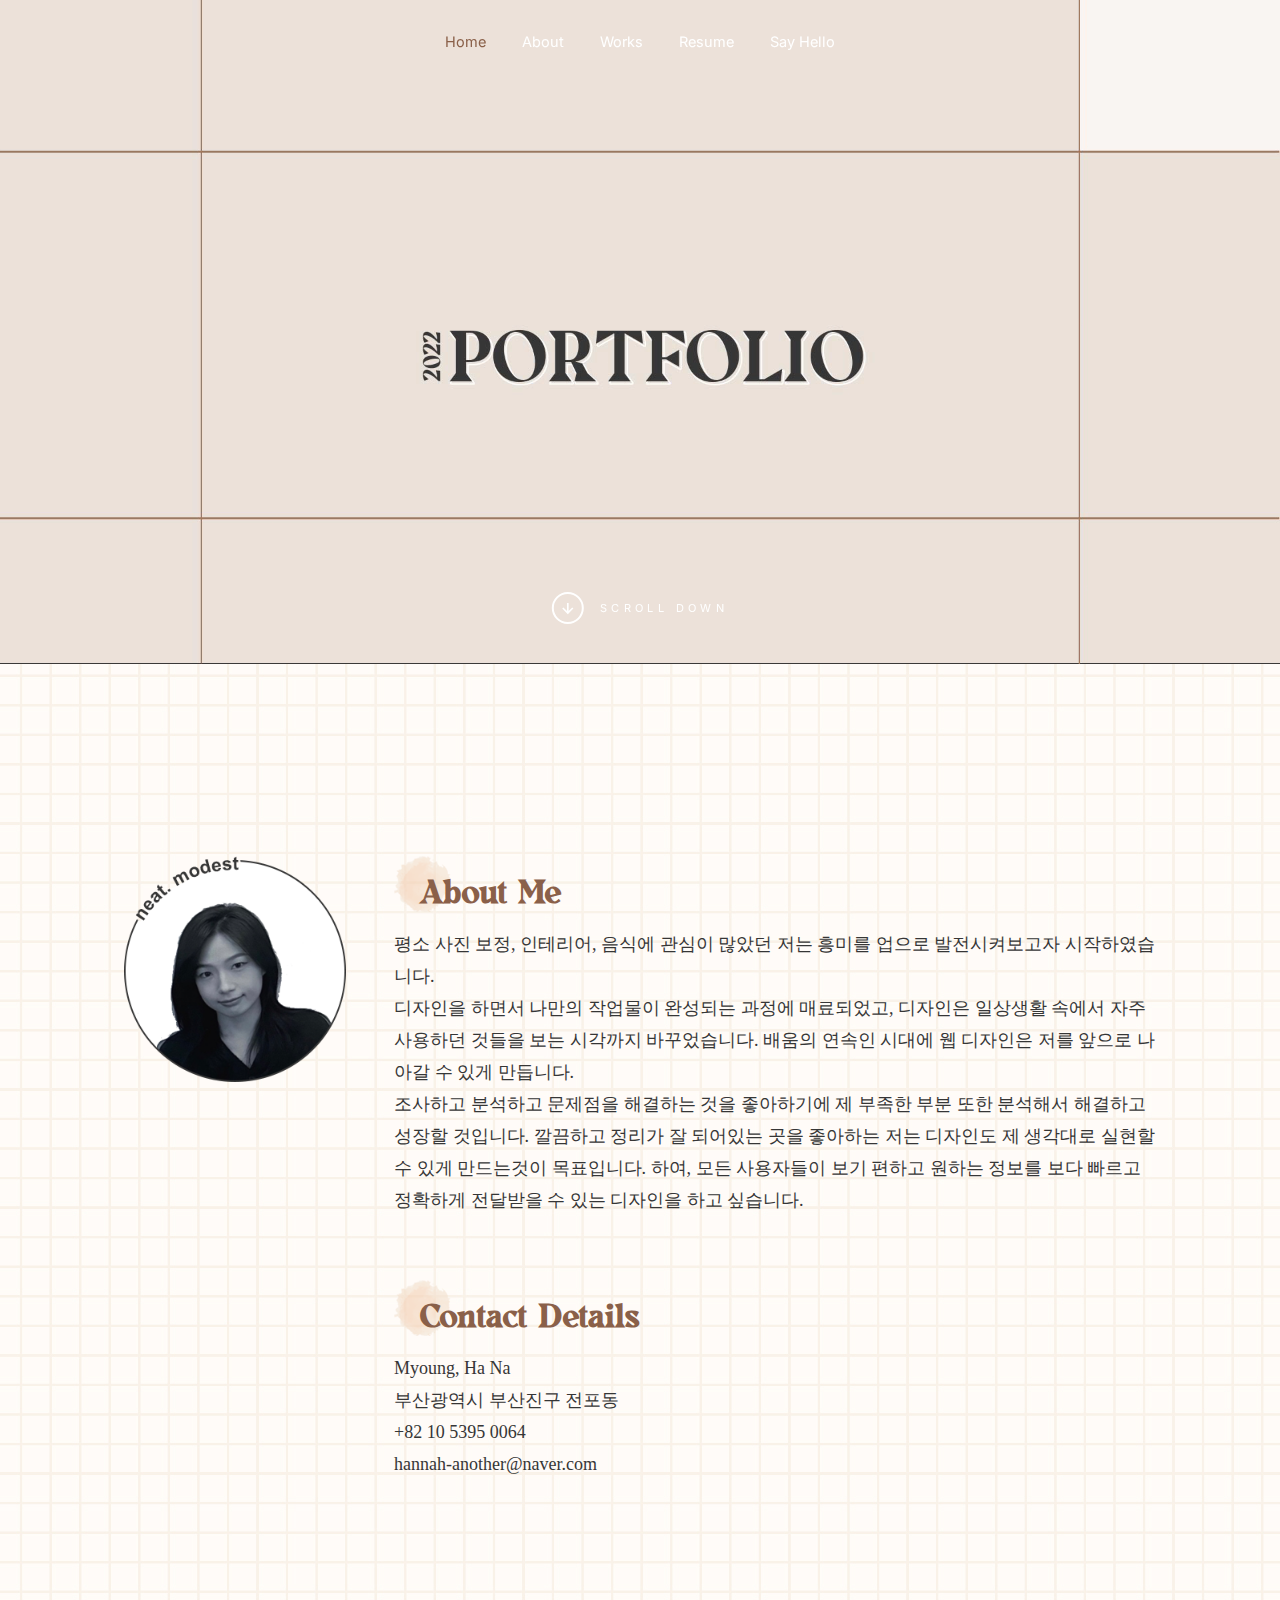
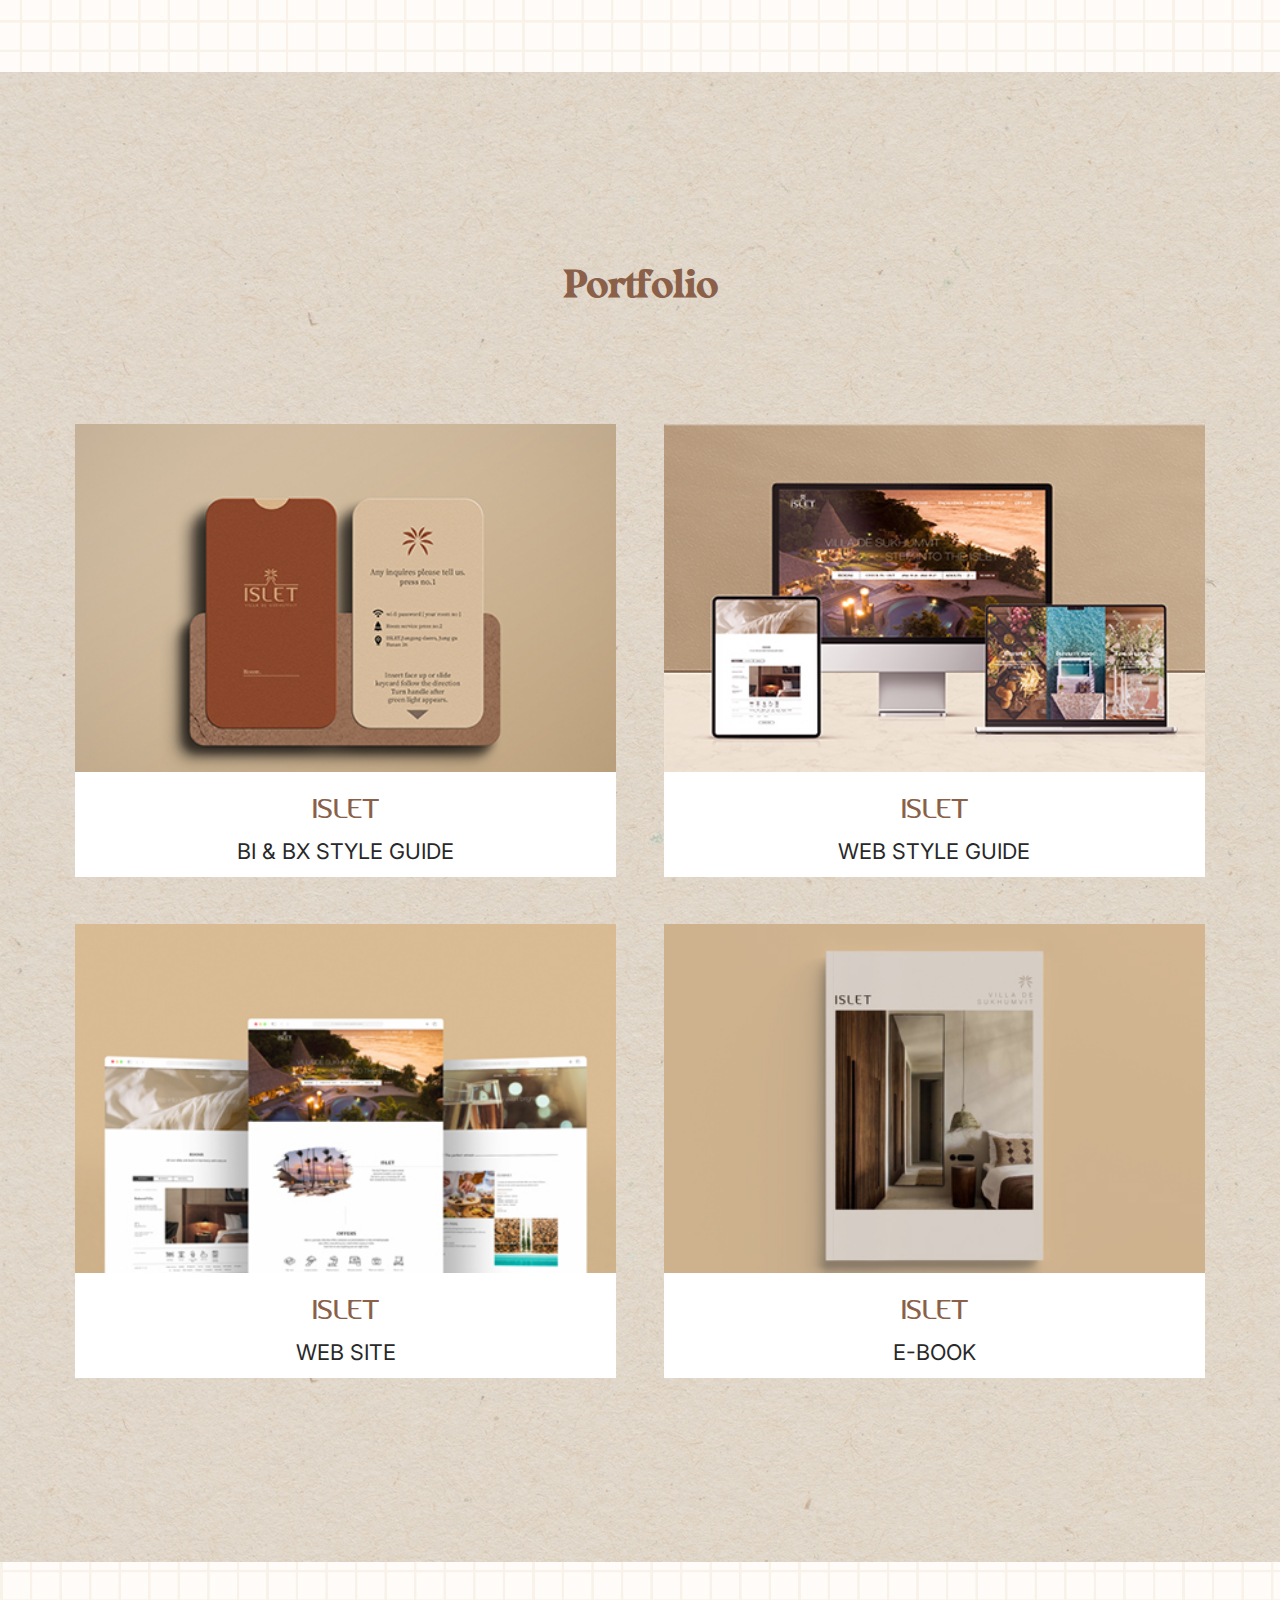
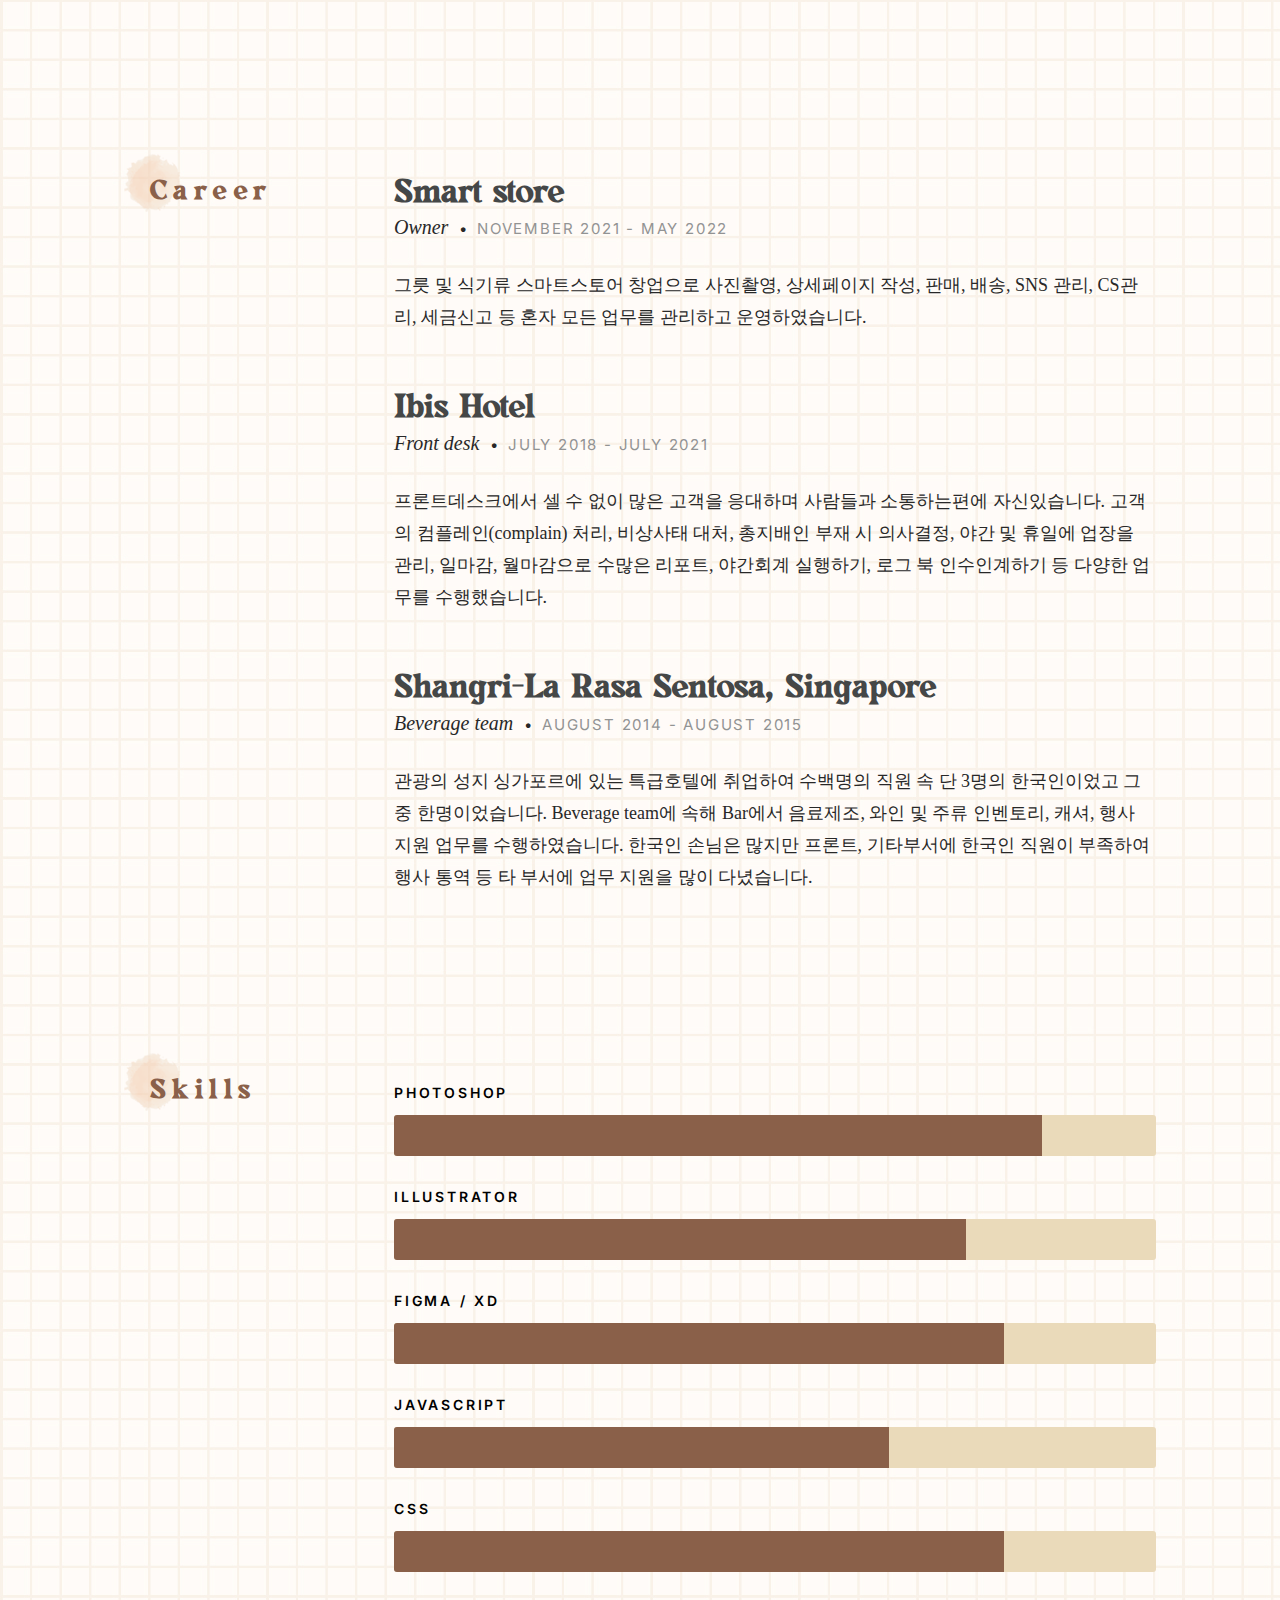
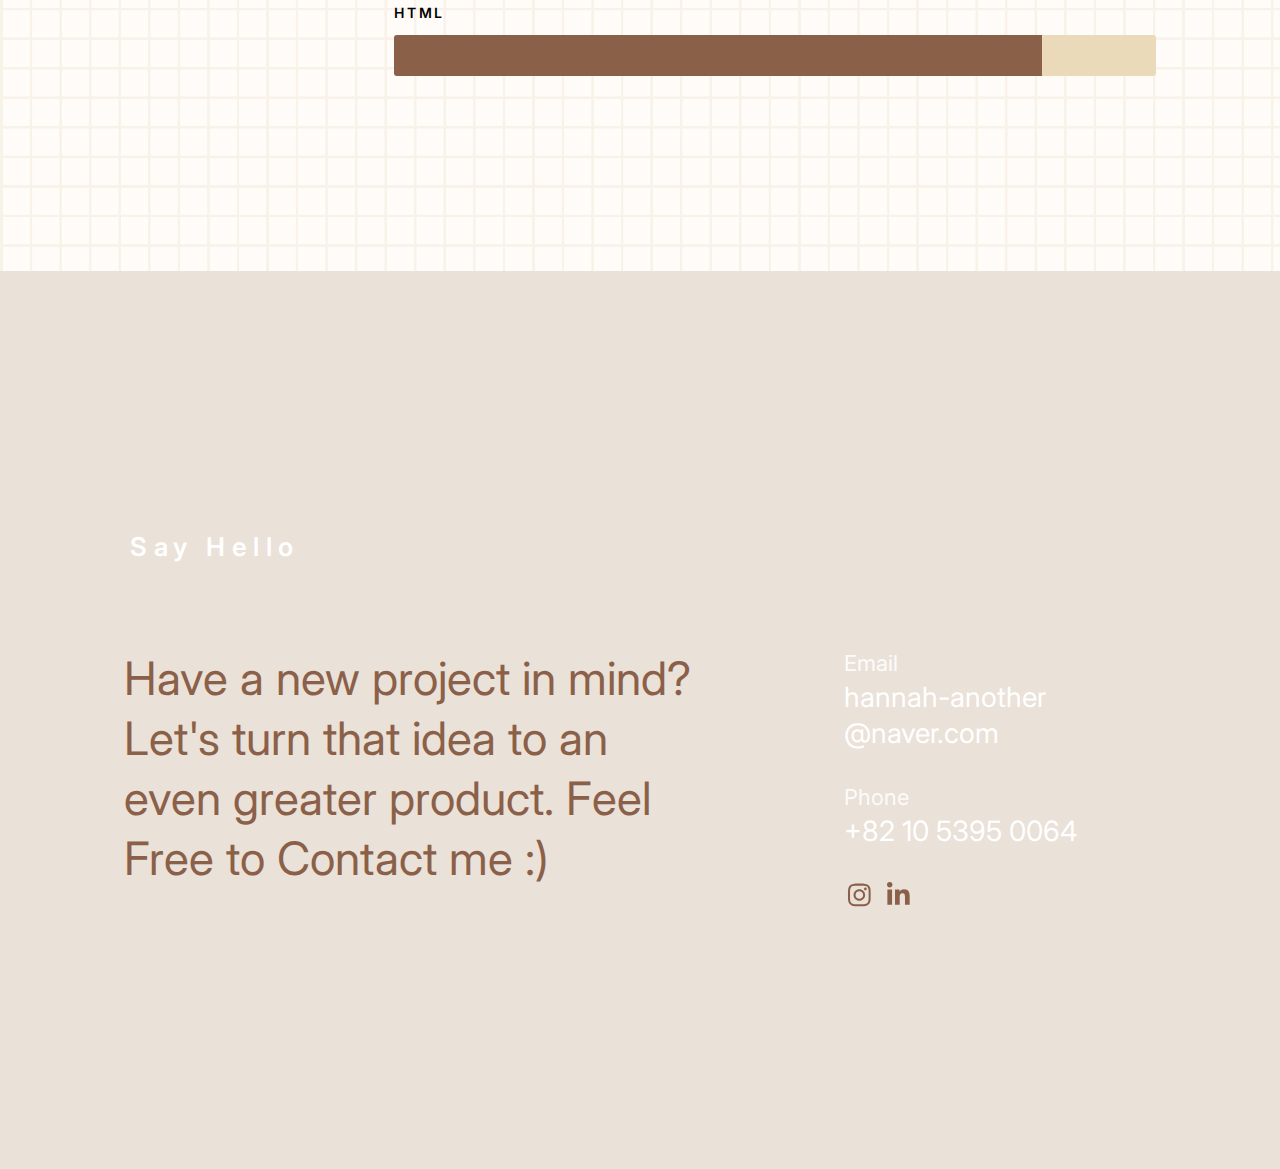
==== index.html @ d9a32829 "Add files via upload" ====
<!DOCTYPE html>
<html class="no-js" lang="en">

<head>

    <!--- basic page needs
    ================================================== -->
    <meta charset="utf-8">
    <title>HANA'</title>
    <meta name="description" content="">
    <meta name="author" content="">

    <!-- mobile specific metas
    ================================================== -->
    <meta name="viewport" content="width=device-width, initial-scale=1">

    <!-- CSS
    ================================================== -->
    <link href="https://hangeul.pstatic.net/hangeul_static/css/nanum-square.css" rel="stylesheet">
    <link rel="stylesheet" href="css/styles.css">
    <link rel="stylesheet" href="css/vendor.css">

    <!-- script
    ================================================== -->
    <script defer src="js/vendor/fontawesome/all.min.js"></script>

    <!-- favicons
    ================================================== -->
    <link rel="apple-touch-icon" sizes="180x180" href="apple-touch-icon.png">
    <link rel="icon" type="image/png" sizes="32x32" href="favicon-32x32.png">
    <link rel="icon" type="image/png" sizes="16x16" href="./images/icons/favicon_1.png">
    <link rel="manifest" href="site.webmanifest">

</head>

<body id="top" class="ss-preload">


    <!-- preloader
    ================================================== -->
    <div id="preloader">
        <div id="loader"></div>
    </div>


    <!-- header
    ================================================== -->
    <header class="s-header">
        <div class="row s-header__nav-wrap">
            <nav class="s-header__nav">
                <ul>
                    <li class="current"><a class="smoothscroll" href="#hero">Home</a></li>
                    <li><a class="smoothscroll" href="#about">About</a></li>
                    <li><a class="smoothscroll" href="#portfolio">Works</a></li>
                    <li><a class="smoothscroll" href="#resume">Resume</a></li>
                    <li><a class="smoothscroll" href="#contact">Say Hello</a></li>
                </ul>
            </nav>
        </div> <!-- end row -->

        <a class="s-header__menu-toggle" href="#0" title="Menu">
            <span class="s-header__menu-icon"></span>
        </a>
    </header> <!-- end s-header -->


    <!-- hero
    ================================================== -->
    <section id="hero" class="s-hero target-section">

        <div class="s-hero__bg rellax" data-rellax-speed="-7"><video src="./banner2.mp4" muted autoplay></video></div>

        <div class="row s-hero__content">
            <div class="column">



                <!-- end s-hero__content-about -->

            </div>
        </div> <!-- s-hero__content -->

        <div class="s-hero__scroll">
            <a href="#about" class="s-hero__scroll-link smoothscroll">
                <span class="scroll-arrow">
                    <svg xmlns="http://www.w3.org/2000/svg" width="24" height="24" viewBox="0 0 24 24"
                        style="fill:rgba(0, 0, 0, 1);transform:;-ms-filter:">
                        <path
                            d="M18.707 12.707L17.293 11.293 13 15.586 13 6 11 6 11 15.586 6.707 11.293 5.293 12.707 12 19.414z">
                        </path>
                    </svg>
                </span>
                <span class="scroll-text">Scroll Down</span>
            </a>
        </div> <!-- s-hero__scroll -->

    </section> <!-- end s-hero -->


    <!-- about
    ================================================== -->
    <section id="about" class="s-about target-section">

        <div class="row">
            <div class="column large-3 tab-12">
                <img class="s-about__pic" src="./images/profile.png" alt="프로필">
            </div>
            <div class="column large-9 tab-12 s-about__content">
                <h3> About Me</h3>
                <p>
                    평소 사진 보정, 인테리어, 음식에 관심이 많았던 저는 흥미를 업으로 발전시켜보고자 시작하였습니다.<br>
                    디자인을 하면서 나만의 작업물이 완성되는 과정에 매료되었고, 디자인은 일상생활 속에서 자주 사용하던 것들을 보는 시각까지 바꾸었습니다.

                    배움의 연속인 시대에 웹 디자인은 저를 앞으로 나아갈 수 있게 만듭니다. <br>
                    조사하고 분석하고 문제점을 해결하는 것을 좋아하기에 제 부족한 부분 또한 분석해서 해결하고 성장할 것입니다.

                    깔끔하고 정리가 잘 되어있는 곳을 좋아하는 저는 디자인도 제 생각대로 실현할 수 있게 만드는것이 목표입니다. 하여, 모든 사용자들이 보기 편하고 원하는 정보를 보다 빠르고 정확하게
                    전달받을 수 있는 디자인을 하고 싶습니다.




                </p>


                <div class="row s-about__content-bottom">
                    <div class="column w-1000-stack">
                        <h3>Contact Details</h3>

                        <p>
                            Myoung, Ha Na <br>
                            부산광역시 부산진구 전포동 <br>

                            +82 10 5395 0064 <br>
                            hannah-another@naver.com
                        </p>

                    </div>
                </div>
            </div>
        </div> <!-- end row -->

    </section> <!-- end s-about -->





    <!-- portfolio
    ================================================== -->
    <section id="portfolio" class="s-portfolio target-section">

        <div class="row s-portfolio__header">
            <div class="column large-12">
                <h3>Portfolio</h3>
            </div>
        </div>

        <div class="row collapse block-large-1-4 block-medium-1-3 block-tab-1-2 block-500-stack folio-list">

            <div class="column folio-item">
                <a href="pj1_bi.html" target="_blank" class="folio-item__thumb">
                    <img src="./images/port1.jpg" srcset="./images/port1.jpg 1x" width="100%" alt="">
                    <div class="pj_box">

                        <h2 class="pj_title">ISLET</h2>
                        <p class="pj_about">BI &amp; BX STYLE GUIDE</p>
                    </div>
                </a>
            </div> <!-- end folio-item -->

            <div class="column folio-item">
                <a href="pj2_web.html" target="_blank" class="folio-item__thumb">
                    <img src="./images/port2.jpg" srcset="./images/port2.jpg 1x" width="100%" alt="">
                    <div class="pj_box">

                        <h2 class="pj_title">ISLET</h2>
                        <p class="pj_about">WEB STYLE GUIDE</p>
                    </div>
                </a>
            </div> <!-- end folio-item -->

            <div class="column folio-item">
                <a href="https://myislet.github.io/ISLET/" target="_blank" class="folio-item__thumb">
                    <img src="./images/port3.jpg" srcset="./images/port3.jpg 1x" width="100%" alt="">
                    <div class="pj_box">

                        <h2 class="pj_title">ISLET</h2>
                        <p class="pj_about">WEB SITE</p>
                    </div>
                </a>
            </div> <!-- end folio-item -->

            <div class="column folio-item">
                <a href="https://myislet.github.io/islet_ebook/" target="_blank" class="folio-item__thumb">
                    <img src="./images/port4.jpg" srcset="./images/port4.jpg 1x" width="100%" alt="">
                    <div class="pj_box">

                        <h2 class="pj_title">ISLET</h2>
                        <p class="pj_about">E-BOOK</p>
                    </div>
                </a>
            </div> <!-- end folio-item -->




        </div> <!-- end folio-list -->





    </section> <!-- end s-portfolio -->

    <!-- resume
    ================================================== -->
    <section id="resume" class="s-resume target-section">

        <div class="row s-resume__section">
            <div class="column large-3 tab-12">
                <h3 class="section-header-allcaps">Career</h3>
            </div>
            <div class="column large-9 tab-12">
                <div class="resume-block">

                    <div class="resume-block__header">
                        <h4 class="h3">Smart store</h4>
                        <p class="resume-block__header-meta">
                            <span>Owner</span>
                            <span class="resume-block__header-date">
                                November 2021 - May 2022
                            </span>
                        </p>
                    </div>

                    <p>
                        그릇 및 식기류 스마트스토어 창업으로 사진촬영, 상세페이지 작성, 판매, 배송,
                        SNS 관리, CS관리, 세금신고 등 혼자 모든 업무를 관리하고 운영하였습니다.
                    </p>

                </div> <!-- end resume-block -->

                <div class="resume-block">

                    <div class="resume-block__header">
                        <h4 class="h3">Ibis Hotel</h4>
                        <p class="resume-block__header-meta">
                            <span>Front desk</span>
                            <span class="resume-block__header-date">
                                July 2018 - July 2021
                            </span>
                        </p>
                    </div>

                    <p>
                        프론트데스크에서 셀 수 없이 많은 고객을 응대하며 사람들과 소통하는편에 자신있습니다.
                        고객의 컴플레인(complain) 처리, 비상사태 대처, 총지배인 부재 시 의사결정, 야간 및 휴일에 업장을 관리,
                        일마감, 월마감으로 수많은 리포트, 야간회계 실행하기, 로그 북 인수인계하기 등 다양한 업무를 수행했습니다.
                    </p>

                </div> <!-- end resume-block -->

                <div class="resume-block">

                    <div class="resume-block__header">
                        <h4 class="h3">Shangri-La Rasa Sentosa, Singapore</h4>
                        <p class="resume-block__header-meta">
                            <span>Beverage team</span>
                            <span class="resume-block__header-date">
                                August 2014 - August 2015
                            </span>
                        </p>
                    </div>

                    <p>
                        관광의 성지 싱가포르에 있는 특급호텔에 취업하여 수백명의 직원 속 단 3명의 한국인이었고 그 중 한명이었습니다.
                        Beverage team에 속해 Bar에서 음료제조, 와인 및 주류 인벤토리, 캐셔, 행사 지원 업무를 수행하였습니다. 한국인 손님은 많지만
                        프론트, 기타부서에 한국인 직원이 부족하여 행사 통역 등 타 부서에 업무 지원을 많이 다녔습니다.
                    </p>

                </div> <!-- end resume-block -->
            </div>
        </div> <!-- s-resume__section -->





        <div class="row s-resume__section">
            <div class="column large-3 tab-12">
                <h3 class="section-header-allcaps">Skills</h3>
            </div>
            <div class="column large-9 tab-12">
                <div class="resume-block">



                    <ul class="skill-bars-fat">
                        <li>
                            <div class="progress percent85"></div>
                            <strong>Photoshop</strong>
                        </li>
                        <li>
                            <div class="progress percent75"></div>
                            <strong>Illustrator</strong>
                        </li>
                        <li>
                            <div class="progress percent80"></div>
                            <strong>Figma / XD</strong>
                        </li>
                        <li>
                            <div class="progress percent65"></div>
                            <strong>Javascript</strong>
                        </li>
                        <li>
                            <div class="progress percent80"></div>
                            <strong>CSS</strong>
                        </li>
                        <li>
                            <div class="progress percent85"></div>
                            <strong>HTML</strong>
                        </li>
                    </ul>

                </div> <!-- end resume-block -->

            </div>
        </div> <!-- s-resume__section -->

    </section> <!-- end s-resume -->






    <!-- contact
    ================================================== -->
    <section id="contact" class="s-contact target-section">

        <div class="row s-contact__header">
            <div class="column large-12">
                <h3 class="section-header-allcaps">Say Hello</h3>
            </div>
        </div>

        <div class="row s-contact__content">

            <div class="column large-7 medium-12">

                <h4 class="huge-text">
                    Have a new project in mind?
                    Let's turn that idea to an even greater product.
                    Feel Free to Contact me :)
                </h4>

            </div>

            <div class="column large-4 medium-12">

                <div class="row contact-infos">
                    <div class="column large-12 medium-6 tab-12">
                        <div class="contact-block">
                            <h5 class="contact-block__header">
                                Email
                            </h5>
                            <p class="contact-block__content">
                                <a class="mailtoui" href="hannah-another@naver.com">hannah-another<br>@naver.com</a>
                            </p>
                        </div> <!-- end contact-block -->
                    </div>
                    <div class="column large-12 medium-6 tab-12">
                        <div class="contact-block">
                            <h5 class="contact-block__header">
                                Phone
                            </h5>
                            <p class="contact-block__content">
                                <a href="tel:+82 10 5395 0064">+82 10 5395 0064</a>
                            </p>
                        </div> <!-- end contact-block -->
                    </div>

                    <div class="column large-12">
                        <ul class="s-footer__social">


                            <li><a href="#0"><i class="fab fa-instagram" aria-hidden="true"></i></a></li>

                            <li><a href="#0"><i class="fab fa-linkedin-in" aria-hidden="true"></i></a></li>
                        </ul>
                    </div>
                </div> <!-- end contact-infos -->

            </div>
        </div> <!-- s-contact__content -->

    </section> <!-- end s-contact -->




    <!-- Java Script
    ================================================== -->
    <script src="js/plugins.js"></script>
    <script src="js/main.js"></script>

</body>

</html>
---- css/styles.css ----
/* =================================================================== 
 * Ceevee Main Stylesheet
 * Template Ver. 2.0.0
 * 01-03-2021
 * ------------------------------------------------------------------
 *
 * TOC:
 * # settings and variables
 *      ## fonts
 *      ## colors
 *      ## vertical spacing and typescale
 *      ## grid variables
 * # normalize
 * # basic/base setup styles
 *      ## media
 *      ## typography resets
 *      ## links
 *      ## inputs
 * # Grid v3.0.0
 *      ## medium screen devices
 *      ## tablets
 *      ## mobile devices
 *      ## small mobile devices <= 400px
 * # block grids
 *      ## block grids - medium screen devices
 *      ## block grids - tablets
 *      ## block grids - mobile devices
 *      ## block grids - small mobile devices <= 400px
 * # MISC 
 * # custom grid, block grid STACK breakpoints
 * # base style overrides 
 *      ## links
 * # typography & general theme styles
 *      ## Lists
 *      ## responsive video container
 *      ## floated image
 *      ## tables
 *      ## spacing
 * # preloader
 *      ## page loaded
 * # forms 
 *      ## Style Placeholder Text
 * # buttons 
 * # additional components
 *      ## skillbars
 *      ## alert box
 *      ## pagination 
 * # common and reusable styles
 *      ## animation stuff 
 *      ## MailtoUI style overrides
 * # site header
 *      ## header nav
 *      ## mobile menu toggle 
 * # hero
 *      ## hero content
 *      ## hero social
 *      ## hero scrolldown
 *      ## animate intro content
 * # resume 
 *      ## resume block
 * # portfolio
 *      ## portfolio list
 *      ## modal popup
 * # CTA
 * # testimonials
 *      ## swiper style overrides
 *      ## testimonial slider 
 * # contact
 *      ## contact block
 * # footer
 *      ## footer social
 *      ## copyright
 *      ## go top
 *
 * ------------------------------------------------------------------ */


/* ===================================================================
 * # settings and variables
 *
 * ------------------------------------------------------------------- */

/* ------------------------------------------------------------------- 
 * ## fonts
 * ------------------------------------------------------------------- */
@import url("https://fonts.googleapis.com/css2?family=IBM+Plex+Serif:ital,wght@0,300;0,400;0,500;0,600;0,700;1,200;1,300;1,400;1,500;1,600&family=Inter:wght@300;400;500;600;700&display=swap");
:root {
    --font-1: "Inter", sans-serif;
    --font-2: "IBM Plex Serif", serif;
    /* monospace
     */
    --font-mono: Consolas, "Andale Mono", Courier, "Courier New", monospace;
}

@font-face {
    font-family: 'Chromate-Regular';
    font-style: normal;
    src: url(../font/Chromate-Regular.otf);
    src: url(../font/Chromate-Regular.otf) format('embedded-opentype'),
        url(../font/Chromate-Regular.ttf) format('truetype');
}
@font-face {
    font-family: 'AMERSN';
    font-style: normal;
    src: url(../font/AMERSN_.ttf);
    src: 
        url(../font/AMERSN_.ttf) format('truetype');
}

/* ------------------------------------------------------------------- 
 * ## colors
 * ------------------------------------------------------------------- */
:root {
    /* color-1(#11ABB0)
     * color-2(#F06000)
     */
   --color-1: hsla(182, 82%, 38%, 1); 
    --color-2: hsla(24, 100%, 47%, 1);

    /* theme color variations
     */
    --color-1-lighter: hsla(182, 82%, 58%, 1);
    --color-1-light  : hsla(182, 82%, 48%, 1);
    --color-1-dark   : hsla(182, 82%, 28%, 1);
    --color-1-darker : hsla(182, 82%, 18%, 1);
    --color-2-lighter: hsla(24, 100%, 67%, 1);
    --color-2-light  : hsla(24, 100%, 57%, 1);
    --color-2-dark   : hsla(24, 100%, 37%, 1);
    --color-2-darker : hsla(24, 100%, 27%, 1);

    /* feedback colors
     * color-error(#ffd1d2), color-success(#c8e675), 
     * color-info(#d7ecfb), color-notice(#fff099)
     */
    --color-error          : hsla(359, 100%, 91%, 1);
    --color-success        : hsla(76, 69%, 68%, 1);
    --color-info           : hsla(205, 82%, 91%, 1);
    --color-notice         : hsla(51, 100%, 80%, 1);
    --color-error-content  : hsla(359, 50%, 50%, 1);
    --color-success-content: hsla(76, 29%, 28%, 1);
    --color-info-content   : hsla(205, 32%, 31%, 1);
    --color-notice-content : hsla(51, 30%, 30%, 1);

    /* shades 
     * generated using 
     * Tint & Shade Generator 
     * (https://maketintsandshades.com/)
     */
    --color-black  : #000000;
    --color-gray-19: #0a0a0a;
    --color-gray-18: #141414;
    --color-gray-17: #1e1e1e;
    --color-gray-16: #282828;
    --color-gray-15: #323333;
    --color-gray-14: #3b3d3d;
    --color-gray-13: #454747;
    --color-gray-12: #4f5151;
    --color-gray-11: #595b5b;
    --color-gray-10: #636565;
    --color-gray-9 : #737474;
    --color-gray-8 : #828484;
    --color-gray-7 : #929393;
    --color-gray-6 : #a1a3a3;
    --color-gray-5 : #b1b2b2;
    --color-gray-4 : #c1c1c1;
    --color-gray-3 : #d0d1d1;
    --color-gray-2 : #e0e0e0;
    --color-gray-1 : #eff0f0;
    --color-white  : #ffffff;

    /* text
     */
    --color-text       : var(--color-gray-16);
    --color-text-dark  : var(--color-black);
    --color-text-light : var(--color-gray-7);
    --color-placeholder: var(--color-gray-7);

    /* buttons
     */
    --color-btn                   : var(--color-gray-3);
    --color-btn-text              : var(--color-black);
    --color-btn-hover             : var(--color-black);
    --color-btn-hover-text        : var(--color-white);
    --color-btn-primary           : var(--color-1);
    --color-btn-primary-text      : var(--color-white);
    --color-btn-primary-hover     : var(--color-2);
    --color-btn-primary-hover-text: var(--color-white);
    --color-btn-stroke            : var(--color-black);
    --color-btn-stroke-text       : var(--color-black);
    --color-btn-stroke-hover      : var(--color-black);
    --color-btn-stroke-hover-text : var(--color-white);

    /* others
     */
    --color-bg     : var(--color-gray-18);
    --color-border : var(--color-gray-2);
    --border-radius: 5px;
}

/* ------------------------------------------------------------------- 
 * ## vertical spacing and typescale
 * ------------------------------------------------------------------- */
:root {

    /* spacing
     * base font size: 18px 
     * vertical space unit : 32px
     */
    --base-size: 62.5%;
    --base-font-size: 1.8rem;
    --space: 3.2rem;

    /* vertical spacing 
     */
    --vspace-0_125: calc(0.125 * var(--space));
    --vspace-0_25 : calc(0.25 * var(--space));
    --vspace-0_5  : calc(0.5 * var(--space));
    --vspace-0_75 : calc(0.75 * var(--space));
    --vspace-0_875: calc(0.875 * var(--space));
    --vspace-1    : calc(var(--space));
    --vspace-1_25 : calc(1.25 * var(--space));
    --vspace-1_5  : calc(1.5 * var(--space));
    --vspace-1_75 : calc(1.75 * var(--space));
    --vspace-2    : calc(2 * var(--space));
    --vspace-2_5  : calc(2.5 * var(--space));
    --vspace-3    : calc(3 * var(--space));
    --vspace-3_5  : calc(3.5 * var(--space));
    --vspace-4    : calc(4 * var(--space));
    --vspace-4_5  : calc(4.5 * var(--space));
    --vspace-5    : calc(5 * var(--space));

    /* type scale
     * ratio 1:2 | base: 18px
     * -------------------------------------------------------
     *
     * --text-display-3 = (77.40px)
     * --text-display-2 = (64.50px)
     * --text-display-1 = (53.75px)
     * --text-xxxl      = (44.79px)
     * --text-xxl       = (37.32px)
     * --text-xl        = (31.10px)
     * --text-lg        = (25.92px)
     * --text-md        = (21.60px)
     * --text-size      = (18.00px) BASE
     * --text-sm        = (15.00px)
     * --text-xs        = (12.50px)
     *
     * -------------------------------------------------------
     */
    --text-scale-ratio: 1.2;
    --text-size       : var(--base-font-size);
    --text-xs         : calc((var(--text-size) / var(--text-scale-ratio)) / var(--text-scale-ratio));
    --text-sm         : calc(var(--text-xs) * var(--text-scale-ratio));
    --text-md         : calc(var(--text-sm) * var(--text-scale-ratio) * var(--text-scale-ratio));
    --text-lg         : calc(var(--text-md) * var(--text-scale-ratio));
    --text-xl         : calc(var(--text-lg) * var(--text-scale-ratio));
    --text-xxl        : calc(var(--text-xl) * var(--text-scale-ratio));
    --text-xxxl       : calc(var(--text-xxl) * var(--text-scale-ratio));
    --text-display-1  : calc(var(--text-xxxl) * var(--text-scale-ratio));
    --text-display-2  : calc(var(--text-display-1) * var(--text-scale-ratio));
    --text-display-3  : calc(var(--text-display-2) * var(--text-scale-ratio));

    /* default button height
     */
    --vspace-btn: var(--vspace-2);
}

/* on mobile devices below 600px
 */
@media screen and (max-width: 600px) {
    :root {
        --base-font-size: 1.6rem;
        --space: 2.8rem;
    }
}

/* ------------------------------------------------------------------- 
 * ## grid variables
 * ------------------------------------------------------------------- */
:root {

    /* widths for rows and containers
     */
    --width-full    : 100%;
    --width-max     : 1080px;
    --width-wide    : 1400px;
    --width-wider   : 1600px;
    --width-widest  : 1800px;
    --width-narrow  : 800px;
    --width-narrower: 600px;
    --width-grid-max: var(--width-max);

    /* gutters
     */
    --gutter-lg : 2.4rem;
    --gutter-md : 2rem;
    --gutter-mob: 1rem;
}


/* ==========================================================================
 * # normalize
 * normalize.css v8.0.1 | MIT License |
 * github.com/necolas/normalize.css
 *
 * -------------------------------------------------------------------------- */

/* ------------------------------------------------------------------- 
 * ## document
 * ------------------------------------------------------------------- */

/* 1. Correct the line height in all browsers.
 * 2. Prevent adjustments of font size after orientation changes in iOS.*/

html {
    line-height: 1.15;
    /* 1 */
    -webkit-text-size-adjust: 100%;
    /* 2 */
}

/* ------------------------------------------------------------------- 
 * ## sections
 * ------------------------------------------------------------------- */

/* Remove the margin in all browsers. */

body {
    margin: 0;
}

/* Render the `main` element consistently in IE. */

main {
    display: block;
}

/* Correct the font size and margin on `h1` elements within `section` and
 * `article` contexts in Chrome, Firefox, and Safari. */

h1 {
    font-size: 2em;
    margin: 0.67em 0;
}

/* ------------------------------------------------------------------- 
 * ## grouping
 * ------------------------------------------------------------------- */

/* 1. Add the correct box sizing in Firefox.
 * 2. Show the overflow in Edge and IE. */

hr {
    -webkit-box-sizing: content-box;
    box-sizing: content-box;
    /* 1 */
    height: 0;
    /* 1 */
    overflow: visible;
    /* 2 */
}

/* 1. Correct the inheritance and scaling of font size in all browsers.
 * 2. Correct the odd `em` font sizing in all browsers. */

pre {
    font-family: monospace, monospace;
    /* 1 */
    font-size: 1em;
    /* 2 */
}

/* ------------------------------------------------------------------- 
 * ## text-level semantics
 * ------------------------------------------------------------------- */

/* Remove the gray background on active links in IE 10. */

a {
    background-color: transparent;
}

/* 1. Remove the bottom border in Chrome 57-
 * 2. Add the correct text decoration in Chrome, Edge, IE, Opera, and Safari. */

abbr[title] {
    border-bottom: none;
    /* 1 */
    text-decoration: underline;
    /* 2 */
    -webkit-text-decoration: underline dotted;
    text-decoration: underline dotted;
    /* 2 */
}

/* Add the correct font weight in Chrome, Edge, and Safari. */

b, strong {
    font-weight: bolder;
}

/* 1. Correct the inheritance and scaling of font size in all browsers.
 * 2. Correct the odd `em` font sizing in all browsers. */

code, kbd, samp {
    font-family: monospace, monospace;
    /* 1 */
    font-size: 1em;
    /* 2 */
}

/* Add the correct font size in all browsers. */

small {
    font-size: 80%;
}

/* Prevent `sub` and `sup` elements from affecting the line height in
 * all browsers. */

sub, sup {
    font-size: 75%;
    line-height: 0;
    position: relative;
    vertical-align: baseline;
}

sub {
    bottom: -0.25em;
}

sup {
    top: -0.5em;
}

/* ------------------------------------------------------------------- 
 * ## embedded content
 * ------------------------------------------------------------------- */

/* Remove the border on images inside links in IE 10. */

img {
    border-style: none;
}

/* ------------------------------------------------------------------- 
 * ## forms
 * ------------------------------------------------------------------- */

/* 1. Change the font styles in all browsers.
 * 2. Remove the margin in Firefox and Safari. */

button, input, optgroup, select, textarea {
    font-family: inherit;
    /* 1 */
    font-size: 100%;
    /* 1 */
    line-height: 1.15;
    /* 1 */
    margin: 0;
    /* 2 */
}

/* Show the overflow in IE.
 * 1. Show the overflow in Edge. */

button, input {
    /* 1 */
    overflow: visible;
}

/* Remove the inheritance of text transform in Edge, Firefox, and IE.
 * 1. Remove the inheritance of text transform in Firefox. */

button, select {
    /* 1 */
    text-transform: none;
}

/* Correct the inability to style clickable types in iOS and Safari. */

button, [type="button"], [type="reset"], [type="submit"] {
    -webkit-appearance: button;
}

/* Remove the inner border and padding in Firefox. */

button::-moz-focus-inner, [type="button"]::-moz-focus-inner, [type="reset"]::-moz-focus-inner, [type="submit"]::-moz-focus-inner {
    border-style: none;
    padding: 0;
}

/* Restore the focus styles unset by the previous rule. */

button:-moz-focusring, [type="button"]:-moz-focusring, [type="reset"]:-moz-focusring, [type="submit"]:-moz-focusring {
    outline: 1px dotted ButtonText;
}

/* Correct the padding in Firefox. */

fieldset {
    padding: 0.35em 0.75em 0.625em;
}

/* 1. Correct the text wrapping in Edge and IE.
 * 2. Correct the color inheritance from `fieldset` elements in IE.
 * 3. Remove the padding so developers are not caught out when they zero out
 *    `fieldset` elements in all browsers. */

legend {
    -webkit-box-sizing: border-box;
    box-sizing: border-box;
    /* 1 */
    color: inherit;
    /* 2 */
    display: table;
    /* 1 */
    max-width: 100%;
    /* 1 */
    padding: 0;
    /* 3 */
    white-space: normal;
    /* 1 */
}

/* Add the correct vertical alignment in Chrome, Firefox, and Opera. */

progress {
    vertical-align: baseline;
}

/* Remove the default vertical scrollbar in IE 10+. */

textarea {
    overflow: auto;
}

/* 1. Add the correct box sizing in IE 10.
 * 2. Remove the padding in IE 10. */

[type="checkbox"], [type="radio"] {
    -webkit-box-sizing: border-box;
    box-sizing: border-box;
    /* 1 */
    padding: 0;
    /* 2 */
}

/* Correct the cursor style of increment and decrement buttons in Chrome. */

[type="number"]::-webkit-inner-spin-button, [type="number"]::-webkit-outer-spin-button {
    height: auto;
}

/* 1. Correct the odd appearance in Chrome and Safari.
 * 2. Correct the outline style in Safari. */

[type="search"] {
    -webkit-appearance: textfield;
    /* 1 */
    outline-offset: -2px;
    /* 2 */
}

/* Remove the inner padding in Chrome and Safari on macOS. */

[type="search"]::-webkit-search-decoration {
    -webkit-appearance: none;
}

/* 1. Correct the inability to style clickable types in iOS and Safari.
 * 2. Change font properties to `inherit` in Safari. */

::-webkit-file-upload-button {
    -webkit-appearance: button;
    /* 1 */
    font: inherit;
    /* 2 */
}

/* ------------------------------------------------------------------- 
 * ## interactive
 * ------------------------------------------------------------------- */

/* Add the correct display in Edge, IE 10+, and Firefox. */

details {
    display: block;
}

/* Add the correct display in all browsers. */

summary {
    display: list-item;
}

/* ------------------------------------------------------------------- 
 * ## misc
 * ------------------------------------------------------------------- */

/* Add the correct display in IE 10+. */

template {
    display: none;
}

/* Add the correct display in IE 10. */

[hidden] {
    display: none;
}


/* ===================================================================
 * # basic/base setup styles
 *
 * ------------------------------------------------------------------- */
html {
    font-size: 62.5%;
    -webkit-box-sizing: border-box;
    box-sizing: border-box;
}

*, *::before, *::after {
    -webkit-box-sizing: inherit;
    box-sizing: inherit;
}

body {
    font-weight: normal;
    line-height: 1;
    word-wrap: break-word;
    -moz-font-smoothing: grayscale;
    -moz-osx-font-smoothing: grayscale;
    -webkit-font-smoothing: antialiased;
    -webkit-overflow-scrolling: touch;
    -webkit-text-size-adjust: none;
}

/* ------------------------------------------------------------------- 
 * ## media
 * ------------------------------------------------------------------- */
svg, img, video embed, iframe, object {
    max-width: 100%;
    height: auto;
}

/* ------------------------------------------------------------------- 
 * ## typography resets
 * ------------------------------------------------------------------- */
div, dl, dt, dd, ul, ol, li, h1, h2, h3, h4, h5, h6, pre, form, p, blockquote, th, td {
    margin: 0;
    padding: 0;
}

p {
    font-size: inherit;
    text-rendering: optimizeLegibility;
}

em, i {
    font-style: italic;
    line-height: inherit;
}

strong, b {
    font-weight: bold;
    line-height: inherit;
}

small {
    font-size: 60%;
    line-height: inherit;
}

ol, ul {
    list-style: none;
}

li {
    display: block;
}

/* ------------------------------------------------------------------- 
 * ## links
 * ------------------------------------------------------------------- */
a {
    text-decoration: none;
    line-height: inherit;
}

a img {
    border: none;
}

/* ------------------------------------------------------------------- 
 * ## inputs
 * ------------------------------------------------------------------- */
fieldset {
    margin: 0;
    padding: 0;
}

input[type="email"], 
input[type="number"], 
input[type="search"], 
input[type="text"], 
input[type="tel"], 
input[type="url"], 
input[type="password"], textarea {
    -webkit-appearance: none;
    -moz-appearance: none;
    appearance: none;
}


/* ===================================================================
 * # Grid v3.0.0
 *
 *   -----------------------------------------------------------------
 * - Grid breakpoints are based on MAXIMUM WIDTH media queries, 
 *   meaning they apply to that one breakpoint and ALL THOSE BELOW IT.
 * - Grid columns without a specified width will automatically layout 
 *   as equal width columns.
 * ------------------------------------------------------------------- */

/* rows
 * ------------------------------------- */
.row {
    width: 92%;
    max-width: var(--width-grid-max);
    margin: 0 auto;
    display: -ms-flexbox;
    display: -webkit-box;
    display: flex;
    -ms-flex-flow: row wrap;
    -webkit-box-orient: horizontal;
    -webkit-box-direction: normal;
    flex-flow: row wrap;
}

.row .row {
    width: auto;
    max-width: none;
    margin-left: calc(var(--gutter-lg) * -1);
    margin-right: calc(var(--gutter-lg) * -1);
}

/* columns
 * -------------------------------------- */
.column {
    -ms-flex: 1 1 0%;
    -webkit-box-flex: 1;
    flex: 1 1 0%;
    padding: 0 var(--gutter-lg);
}

.collapse>.column, .column.collapse {
    padding: 0;
}

/* flex row containers utility classes
 */
.row.row-wrap {
    -ms-flex-wrap: wrap;
    flex-wrap: wrap;
}

.row.row-nowrap {
    -ms-flex-wrap: none;
    flex-wrap: nowrap;
}

.row.row-y-top {
    -ms-flex-align: start;
    -webkit-box-align: start;
    align-items: flex-start;
}

.row.row-y-bottom {
    -ms-flex-align: end;
    -webkit-box-align: end;
    align-items: flex-end;
}

.row.row-y-center {
    -ms-flex-align: center;
    -webkit-box-align: center;
    align-items: center;
}

.row.row-stretch {
    -ms-flex-align: stretch;
    -webkit-box-align: stretch;
    align-items: stretch;
}

.row.row-baseline {
    -ms-flex-align: baseline;
    -webkit-box-align: baseline;
    align-items: baseline;
}

.row.row-x-left {
    -ms-flex-pack: start;
    -webkit-box-pack: start;
    justify-content: flex-start;
}

.row.row-x-right {
    -ms-flex-pack: end;
    -webkit-box-pack: end;
    justify-content: flex-end;
}

.row.row-x-center {
    -ms-flex-pack: center;
    -webkit-box-pack: center;
    justify-content: center;
}

/* flex item utility alignment classes
 */
.align-center {
    margin: auto;
    -webkit-align-self: center;
    -ms-flex-item-align: center;
    -ms-grid-row-align: center;
    align-self: center;
}

.align-left {
    margin-right: auto;
    -webkit-align-self: center;
    -ms-flex-item-align: center;
    -ms-grid-row-align: center;
    align-self: center;
}

.align-right {
    margin-left: auto;
    -webkit-align-self: center;
    -ms-flex-item-align: center;
    -ms-grid-row-align: center;
    align-self: center;
}

.align-x-center {
    margin-right: auto;
    margin-left: auto;
}

.align-x-left {
    margin-right: auto;
}

.align-x-right {
    margin-left: auto;
}

.align-y-center {
    -webkit-align-self: center;
    -ms-flex-item-align: center;
    -ms-grid-row-align: center;
    align-self: center;
}

.align-y-top {
    -webkit-align-self: flex-start;
    -ms-flex-item-align: start;
    align-self: flex-start;
}

.align-y-bottom {
    -webkit-align-self: flex-end;
    -ms-flex-item-align: end;
    align-self: flex-end;
}

/* large screen column widths 
 */
.large-1 {
    -ms-flex: 0 0 8.33333%;
    -webkit-box-flex: 0;
    flex: 0 0 8.33333%;
    max-width: 8.33333%;
}

.large-2 {
    -ms-flex: 0 0 16.66667%;
    -webkit-box-flex: 0;
    flex: 0 0 16.66667%;
    max-width: 16.66667%;
}

.large-3 {
    -ms-flex: 0 0 25%;
    -webkit-box-flex: 0;
    flex: 0 0 25%;
    max-width: 25%;
}

.large-4 {
    -ms-flex: 0 0 33.33333%;
    -webkit-box-flex: 0;
    flex: 0 0 33.33333%;
    max-width: 33.33333%;
}

.large-5 {
    -ms-flex: 0 0 41.66667%;
    -webkit-box-flex: 0;
    flex: 0 0 41.66667%;
    max-width: 41.66667%;
}

.large-6 {
    -ms-flex: 0 0 50%;
    -webkit-box-flex: 0;
    flex: 0 0 50%;
    max-width: 50%;
}

.large-7 {
    -ms-flex: 0 0 58.33333%;
    -webkit-box-flex: 0;
    flex: 0 0 58.33333%;
    max-width: 58.33333%;
}

.large-8 {
    -ms-flex: 0 0 66.66667%;
    -webkit-box-flex: 0;
    flex: 0 0 66.66667%;
    max-width: 66.66667%;
}

.large-9 {
    -ms-flex: 0 0 75%;
    -webkit-box-flex: 0;
    flex: 0 0 75%;
    max-width: 75%;
}

.large-10 {
    -ms-flex: 0 0 83.33333%;
    -webkit-box-flex: 0;
    flex: 0 0 83.33333%;
    max-width: 83.33333%;
}

.large-11 {
    -ms-flex: 0 0 91.66667%;
    -webkit-box-flex: 0;
    flex: 0 0 91.66667%;
    max-width: 91.66667%;
}

.large-12 {
    -ms-flex: 0 0 100%;
    -webkit-box-flex: 0;
    flex: 0 0 100%;
    max-width: 100%;
}

/* ------------------------------------------------------------------- 
 * ## medium screen devices
 * ------------------------------------------------------------------- */
@media screen and (max-width: 1200px) {
    .row .row {
        margin-left: calc(var(--gutter-md) * -1);
        margin-right: calc(var(--gutter-md) * -1);
    }
    .column {
        padding: 0 var(--gutter-md);
    }
    .medium-1 {
        -ms-flex: 0 0 8.33333%;
        -webkit-box-flex: 0;
        flex: 0 0 8.33333%;
        max-width: 8.33333%;
    }
    .medium-2 {
        -ms-flex: 0 0 16.66667%;
        -webkit-box-flex: 0;
        flex: 0 0 16.66667%;
        max-width: 16.66667%;
    }
    .medium-3 {
        -ms-flex: 0 0 25%;
        -webkit-box-flex: 0;
        flex: 0 0 25%;
        max-width: 25%;
    }
    .medium-4 {
        -ms-flex: 0 0 33.33333%;
        -webkit-box-flex: 0;
        flex: 0 0 33.33333%;
        max-width: 33.33333%;
    }
    .medium-5 {
        -ms-flex: 0 0 41.66667%;
        -webkit-box-flex: 0;
        flex: 0 0 41.66667%;
        max-width: 41.66667%;
    }
    .medium-6 {
        -ms-flex: 0 0 50%;
        -webkit-box-flex: 0;
        flex: 0 0 50%;
        max-width: 50%;
    }
    .medium-7 {
        -ms-flex: 0 0 58.33333%;
        -webkit-box-flex: 0;
        flex: 0 0 58.33333%;
        max-width: 58.33333%;
    }
    .medium-8 {
        -ms-flex: 0 0 66.66667%;
        -webkit-box-flex: 0;
        flex: 0 0 66.66667%;
        max-width: 66.66667%;
    }
    .medium-9 {
        -ms-flex: 0 0 75%;
        -webkit-box-flex: 0;
        flex: 0 0 75%;
        max-width: 75%;
    }
    .medium-10 {
        -ms-flex: 0 0 83.33333%;
        -webkit-box-flex: 0;
        flex: 0 0 83.33333%;
        max-width: 83.33333%;
    }
    .medium-11 {
        -ms-flex: 0 0 91.66667%;
        -webkit-box-flex: 0;
        flex: 0 0 91.66667%;
        max-width: 91.66667%;
    }
    .medium-12 {
        -ms-flex: 0 0 100%;
        -webkit-box-flex: 0;
        flex: 0 0 100%;
        max-width: 100%;
    }
}

/* ------------------------------------------------------------------- 
 * ## tablets
 * ------------------------------------------------------------------- */
@media screen and (max-width: 800px) {
    .row {
        width: 90%;
    }
    .tab-1 {
        -ms-flex: 0 0 8.33333%;
        -webkit-box-flex: 0;
        flex: 0 0 8.33333%;
        max-width: 8.33333%;
    }
    .tab-2 {
        -ms-flex: 0 0 16.66667%;
        -webkit-box-flex: 0;
        flex: 0 0 16.66667%;
        max-width: 16.66667%;
    }
    .tab-3 {
        -ms-flex: 0 0 25%;
        -webkit-box-flex: 0;
        flex: 0 0 25%;
        max-width: 25%;
    }
    .tab-4 {
        -ms-flex: 0 0 33.33333%;
        -webkit-box-flex: 0;
        flex: 0 0 33.33333%;
        max-width: 33.33333%;
    }
    .tab-5 {
        -ms-flex: 0 0 41.66667%;
        -webkit-box-flex: 0;
        flex: 0 0 41.66667%;
        max-width: 41.66667%;
    }
    .tab-6 {
        -ms-flex: 0 0 50%;
        -webkit-box-flex: 0;
        flex: 0 0 50%;
        max-width: 50%;
    }
    .tab-7 {
        -ms-flex: 0 0 58.33333%;
        -webkit-box-flex: 0;
        flex: 0 0 58.33333%;
        max-width: 58.33333%;
    }
    .tab-8 {
        -ms-flex: 0 0 66.66667%;
        -webkit-box-flex: 0;
        flex: 0 0 66.66667%;
        max-width: 66.66667%;
    }
    .tab-9 {
        -ms-flex: 0 0 75%;
        -webkit-box-flex: 0;
        flex: 0 0 75%;
        max-width: 75%;
    }
    .tab-10 {
        -ms-flex: 0 0 83.33333%;
        -webkit-box-flex: 0;
        flex: 0 0 83.33333%;
        max-width: 83.33333%;
    }
    .tab-11 {
        -ms-flex: 0 0 91.66667%;
        -webkit-box-flex: 0;
        flex: 0 0 91.66667%;
        max-width: 91.66667%;
    }
    .tab-12 {
        -ms-flex: 0 0 100%;
        -webkit-box-flex: 0;
        flex: 0 0 100%;
        max-width: 100%;
    }
    .hide-on-tablet {
        display: none;
    }
}

/* ------------------------------------------------------------------- 
 * ## mobile devices
 * ------------------------------------------------------------------- */
@media screen and (max-width: 600px) {
    .row {
        width: 100%;
        padding-left: 6vw;
        padding-right: 6vw;
    }
    .row .row {
        margin-left: calc(var(--gutter-mob) * -1);
        margin-right: calc(var(--gutter-mob) * -1);
        padding-left: 0;
        padding-right: 0;
    }
    .column {
        padding: 0 var(--gutter-mob);
    }
    .mob-1 {
        -ms-flex: 0 0 8.33333%;
        -webkit-box-flex: 0;
        flex: 0 0 8.33333%;
        max-width: 8.33333%;
    }
    .mob-2 {
        -ms-flex: 0 0 16.66667%;
        -webkit-box-flex: 0;
        flex: 0 0 16.66667%;
        max-width: 16.66667%;
    }
    .mob-3 {
        -ms-flex: 0 0 25%;
        -webkit-box-flex: 0;
        flex: 0 0 25%;
        max-width: 25%;
    }
    .mob-4 {
        -ms-flex: 0 0 33.33333%;
        -webkit-box-flex: 0;
        flex: 0 0 33.33333%;
        max-width: 33.33333%;
    }
    .mob-5 {
        -ms-flex: 0 0 41.66667%;
        -webkit-box-flex: 0;
        flex: 0 0 41.66667%;
        max-width: 41.66667%;
    }
    .mob-6 {
        -ms-flex: 0 0 50%;
        -webkit-box-flex: 0;
        flex: 0 0 50%;
        max-width: 50%;
    }
    .mob-7 {
        -ms-flex: 0 0 58.33333%;
        -webkit-box-flex: 0;
        flex: 0 0 58.33333%;
        max-width: 58.33333%;
    }
    .mob-8 {
        -ms-flex: 0 0 66.66667%;
        -webkit-box-flex: 0;
        flex: 0 0 66.66667%;
        max-width: 66.66667%;
    }
    .mob-9 {
        -ms-flex: 0 0 75%;
        -webkit-box-flex: 0;
        flex: 0 0 75%;
        max-width: 75%;
    }
    .mob-10 {
        -ms-flex: 0 0 83.33333%;
        -webkit-box-flex: 0;
        flex: 0 0 83.33333%;
        max-width: 83.33333%;
    }
    .mob-11 {
        -ms-flex: 0 0 91.66667%;
        -webkit-box-flex: 0;
        flex: 0 0 91.66667%;
        max-width: 91.66667%;
    }
    .mob-12 {
        -ms-flex: 0 0 100%;
        -webkit-box-flex: 0;
        flex: 0 0 100%;
        max-width: 100%;
    }
    .hide-on-mobile {
        display: none;
    }
}

/* ------------------------------------------------------------------- 
 * ## small mobile devices <= 400px
 * ------------------------------------------------------------------- */
@media screen and (max-width: 400px) {
    .row .row {
        margin-left: 0;
        margin-right: 0;
    }
    .column {
        -ms-flex: 0 0 100%;
        -webkit-box-flex: 0;
        flex: 0 0 100%;
        max-width: 100%;
        margin-left: 0;
        margin-right: 0;
        padding: 0;
    }
    .hide-on-mobile-small {
        display: none;
    }
}


/* ===================================================================
 * # block grids
 *
 * -------------------------------------------------------------------
 * Equally-sized columns define at parent/row level.
 * ------------------------------------------------------------------- */
.block-large-1-8>.column {
    -ms-flex: 0 0 12.5%;
    -webkit-box-flex: 0;
    flex: 0 0 12.5%;
    max-width: 12.5%;
}

.block-large-1-6>.column {
    -ms-flex: 0 0 16.66667%;
    -webkit-box-flex: 0;
    flex: 0 0 16.66667%;
    max-width: 16.66667%;
}

.block-large-1-5>.column {
    -ms-flex: 0 0 20%;
    -webkit-box-flex: 0;
    flex: 0 0 20%;
    max-width: 20%;
}

.block-large-1-4>.column {
    -ms-flex: 0 0 25%;
    -webkit-box-flex: 0;
    flex: 0 0 50%;
    max-width: 50%;
    padding: 2%;
}

.block-large-1-3>.column {
    -ms-flex: 0 0 50%;
    -webkit-box-flex: 0;
    flex: 0 0 50%;
    max-width: 50%;
}

.block-large-1-2>.column {
    -ms-flex: 0 0 50%;
    -webkit-box-flex: 0;
    flex: 0 0 50%;
    max-width: 50%;
}

.block-large-full>.column {
    -ms-flex: 0 0 10%;
    -webkit-box-flex: 0;
    flex: 0 0 100%;
    max-width: 100%;
}

/* ------------------------------------------------------------------- 
 * ## block grids - medium screen devices
 * ------------------------------------------------------------------- */
@media screen and (max-width: 1200px) {
    .block-medium-1-8>.column {
        -ms-flex: 0 0 12.5%;
        -webkit-box-flex: 0;
        flex: 0 0 12.5%;
        max-width: 12.5%;
    }
    .block-medium-1-6>.column {
        -ms-flex: 0 0 16.66667%;
        -webkit-box-flex: 0;
        flex: 0 0 16.66667%;
        max-width: 16.66667%;
    }
    .block-medium-1-5>.column {
        -ms-flex: 0 0 20%;
        -webkit-box-flex: 0;
        flex: 0 0 20%;
        max-width: 20%;
    }
    .block-medium-1-4>.column {
        -ms-flex: 0 0 25%;
        -webkit-box-flex: 0;
        flex: 0 0 25%;
        max-width: 25%;
    }
    .block-medium-1-3>.column {
        -ms-flex: 0 0 33.33333%;
        -webkit-box-flex: 0;
        flex: 0 0 33.33333%;
        max-width: 33.33333%;
    }
    .block-medium-1-2>.column {
        -ms-flex: 0 0 50%;
        -webkit-box-flex: 0;
        flex: 0 0 50%;
        max-width: 50%;
    }
    .block-medium-full>.column {
        -ms-flex: 0 0 100%;
        -webkit-box-flex: 0;
        flex: 0 0 100%;
        max-width: 100%;
    }
}

/* ------------------------------------------------------------------- 
 * ## block grids - tablets
 * ------------------------------------------------------------------- */
@media screen and (max-width: 800px) {
    .block-tab-1-8>.column {
        -ms-flex: 0 0 12.5%;
        -webkit-box-flex: 0;
        flex: 0 0 12.5%;
        max-width: 12.5%;
    }
    .block-tab-1-6>.column {
        -ms-flex: 0 0 16.66667%;
        -webkit-box-flex: 0;
        flex: 0 0 16.66667%;
        max-width: 16.66667%;
    }
    .block-tab-1-5>.column {
        -ms-flex: 0 0 20%;
        -webkit-box-flex: 0;
        flex: 0 0 20%;
        max-width: 20%;
    }
    .block-tab-1-4>.column {
        -ms-flex: 0 0 25%;
        -webkit-box-flex: 0;
        flex: 0 0 25%;
        max-width: 25%;
    }
    .block-tab-1-3>.column {
        -ms-flex: 0 0 33.33333%;
        -webkit-box-flex: 0;
        flex: 0 0 33.33333%;
        max-width: 33.33333%;
    }
    .block-tab-1-2>.column {
        -ms-flex: 0 0 50%;
        -webkit-box-flex: 0;
        flex: 0 0 50%;
        max-width: 50%;
    }
    .block-tab-full>.column {
        -ms-flex: 0 0 100%;
        -webkit-box-flex: 0;
        flex: 0 0 100%;
        max-width: 100%;
    }
}

/* ------------------------------------------------------------------- 
 * ## block grids - mobile devices
 * ------------------------------------------------------------------- */
@media screen and (max-width: 600px) {
    .block-mob-1-8>.column {
        -ms-flex: 0 0 12.5%;
        -webkit-box-flex: 0;
        flex: 0 0 12.5%;
        max-width: 12.5%;
    }
    .block-mob-1-6>.column {
        -ms-flex: 0 0 16.66667%;
        -webkit-box-flex: 0;
        flex: 0 0 16.66667%;
        max-width: 16.66667%;
    }
    .block-mob-1-5>.column {
        -ms-flex: 0 0 20%;
        -webkit-box-flex: 0;
        flex: 0 0 20%;
        max-width: 20%;
    }
    .block-mob-1-4>.column {
        -ms-flex: 0 0 25%;
        -webkit-box-flex: 0;
        flex: 0 0 25%;
        max-width: 25%;
    }
    .block-mob-1-3>.column {
        -ms-flex: 0 0 33.33333%;
        -webkit-box-flex: 0;
        flex: 0 0 33.33333%;
        max-width: 33.33333%;
    }
    .block-mob-1-2>.column {
        -ms-flex: 0 0 50%;
        -webkit-box-flex: 0;
        flex: 0 0 50%;
        max-width: 50%;
    }
    .block-mob-full>.column {
        -ms-flex: 0 0 100%;
        -webkit-box-flex: 0;
        flex: 0 0 100%;
        max-width: 100%;
    }
}

/* ------------------------------------------------------------------- 
 * ## block grids - small mobile devices <= 400px
 * ------------------------------------------------------------------- */
@media screen and (max-width: 400px) {
    .stack>.column {
        -ms-flex: 0 0 100%;
        -webkit-box-flex: 0;
        flex: 0 0 100%;
        max-width: 100%;
        margin-left: 0;
        margin-right: 0;
        padding: 0;
    }
}


/* ===================================================================
 * # MISC 
 *
 * ------------------------------------------------------------------- */
.h-group:after {
    content: "";
    display: table;
    clear: both;
}

/* misc helper classes
 */
.is-hidden {
    display: none;
}

.is-invisible {
    visibility: hidden;
}

.h-screen-reader-text {
    clip: rect(1px, 1px, 1px, 1px);
    -webkit-clip-path: inset(50%);
    clip-path: inset(50%);
    height: 1px;
    width: 1px;
    margin: -1px;
    overflow: hidden;
    padding: 0;
    border: 0;
    position: absolute;
}

.h-antialiased {
    -webkit-font-smoothing: antialiased;
    -moz-osx-font-smoothing: grayscale;
}

.h-overflow-hidden {
    overflow: hidden;
}

.h-remove-top {
    margin-top: 0;
}

.h-remove-bottom {
    margin-bottom: 0;
}

.h-add-half-bottom {
    margin-bottom: var(--vspace-0_5) !important;
}

.h-add-bottom {
    margin-bottom: var(--vspace-1) !important;
}

.h-no-border {
    border: none;
}

.h-full-width {
    width: 100%;
}

.h-text-center {
    text-align: center;
}

.h-text-left {
    text-align: left;
}

.h-text-right {
    text-align: right;
}

.h-pull-left {
    float: left;
}

.h-pull-right {
    float: right;
}


/* ===================================================================
 * # custom grid, block grid STACK breakpoints
 *
 * ------------------------------------------------------------------- */
@media screen and (max-width: 1000px) {
    .w-1000-stack, .block-1000-stack>.column {
        -ms-flex: 0 0 100%;
        -webkit-box-flex: 0;
        flex: 0 0 100%;
        max-width: 100%;
    }
}

@media screen and (max-width: 700px) {
    .w-700-stack, .block-700-stack>.column {
        -ms-flex: 0 0 100%;
        -webkit-box-flex: 0;
        flex: 0 0 100%;
        max-width: 100%;
    }
}

@media screen and (max-width: 500px) {
    .w-500-stack, .block-500-stack>.column {
        -ms-flex: 0 0 100%;
        -webkit-box-flex: 0;
        flex: 0 0 100%;
        max-width: 100%;
    }
}

/* ===================================================================
 * # base style overrides 
 *
 * ------------------------------------------------------------------- */
html {
    font-size: var(--base-size);
}

html, body {
    height: 100%;
}

body {
    
    font-family: var(--font-1);
    font-size: var(--text-size);
    font-style: normal;
    font-weight: normal;
    line-height: var(--vspace-1);
    color: var(--color-text);
    margin: 0;
    padding: 0;
}

/* ------------------------------------------------------------------- 
 * ## links
 * ------------------------------------------------------------------- */
a {
    color: var(--color-1);
    -webkit-transition: all 0.3s ease-in-out;
    transition: all 0.3s ease-in-out;
}

a:hover, a:focus, a:active {
    color: #8a6049;
}

a:hover, a:active {
    outline: 0;
}


/* ===================================================================
 * # typography & general theme styles
 * 
 * ------------------------------------------------------------------- */

/* type scale - ratio 1:2 | base: 18px
 * -------------------------------------------------------------------
 * --text-display-3 = (77.40px)
 * --text-display-2 = (64.50px)
 * --text-display-1 = (53.75px)
 * --text-xxxl      = (44.79px)
 * --text-xxl       = (37.32px)
 * --text-xl        = (31.10px)
 * --text-lg        = (25.92px)
 * --text-md        = (21.60px)
 * --text-size      = (18.00px) BASE
 * --text-sm        = (15.00px)
 * --text-xs        = (12.50px)
 * -------------------------------------------------------------------- */
h1, h2, h3, h4, h5, h6, 
.h1, .h2, .h3, .h4, .h5, .h6 {
    font-family: var(--font-1);
    font-weight: 600;
    font-style: normal;
    color: var(--color-text-dark);
    -webkit-font-variant-ligatures: common-ligatures;
    font-variant-ligatures: common-ligatures;
    text-rendering: optimizeLegibility;
}

h1, .h1 {
    margin-top: var(--vspace-3);
    margin-bottom: var(--vspace-0_75);
}

h2, .h2, h3, .h3, h4, .h4 {
    margin-top: var(--vspace-2_5);
    margin-bottom: var(--vspace-0_5);
}

h5, .h5, h6, .h6 {
    margin-top: var(--vspace-1_5);
    margin-bottom: var(--vspace-0_5);
}

h1, .h1 {
    font-size: var(--text-display-1);
    line-height: calc(var(--vspace-1_75) + var(--vspace-0_125));
    letter-spacing: -.015em;
}

@media screen and (max-width: 600px) {
    h1, .h1 {
        font-size: var(--text-xxxl);
        line-height: var(--vspace-1_75);
    }
}

h2, .h2 {
    font-size: var(--text-xxl);
    line-height: calc(var(--vspace-1_25) + var(--vspace-0_125));
    letter-spacing: -.01em;
}

h3, .h3 {
    font-size: var(--text-xl);
    line-height: var(--vspace-1_25);
}

h4, .h4 {
    font-size: var(--text-lg);
    line-height: var(--vspace-1);
}

h5, .h5 {
    font-size: var(--text-md);
    line-height: calc(0.875 * var(--space));
}

h6, .h6 {
    font-size: var(--text-sm);
    font-weight: 700;
    line-height: var(--vspace-0_75);
    text-transform: uppercase;
    letter-spacing: .2em;
}

.lead, .attention-getter {
    font-weight: 300;
    font-size: var(--text-md);
    line-height: calc(1.125 * var(--space));
    color: var(--color-text-dark);
}

@media screen and (max-width: 400px) {
    .lead, .attention-getter {
        font-size: calc(var(--text-size) * 1.0556);
    }
}

figure img, p img {
    margin: 0;
    vertical-align: bottom;
}

em, i, strong, b {
    font-size: inherit;
    line-height: inherit;
}

em, i {
    font-family: var(--font-1);
    font-style: italic;
}

strong, b {
    font-family: var(--font-1);
    font-weight: 600;
    color: var(--color-text-dark);
}

small {
    font-size: var(--text-sm);
    font-weight: 500;
    line-height: var(--vspace-0_5);
}

blockquote {
    margin: 0 0 var(--vspace-1) 0;
    padding: var(--vspace-1) var(--vspace-1_5);
    border-left: 4px solid black;
    position: relative;
}

@media screen and (max-width: 400px) {
    blockquote {
        padding: var(--vspace-0_75) var(--vspace-0_75);
    }
}

blockquote p {
    font-family: var(--font-2);
    font-size: var(--text-lg);
    font-weight: 400;
    font-style: normal;
    line-height: var(--vspace-1_25);
    color: var(--color-text-dark);
    padding: 0;
}

blockquote cite {
    display: block;
    font-family: var(--font-1);
    font-weight: 400;
    font-size: var(--text-sm);
    line-height: var(--vspace-0_75);
    font-style: normal;
}

blockquote cite:before {
    content: "\2014 \0020";
}

blockquote cite, blockquote cite a, blockquote cite a:visited {
    color: var(--color-text-light);
    border: none;
}

figure {
    display: block;
    margin-left: 0;
    margin-right: 0;
}

figure img+figcaption {
    margin-top: var(--vspace-1);
}

figcaption {
    font-size: var(--text-sm);
    text-align: center;
    margin-bottom: 0;
}

var, kbd, samp, code, pre {
    font-family: var(--font-mono);
}

pre {
    padding: var(--vspace-0_75) var(--vspace-1) var(--vspace-1);
    background: var(--color-gray-1);
    overflow-x: auto;
}

code {
    font-size: var(--text-sm);
    line-height: 1.6rem;
    margin: 0 .2rem;
    padding: calc(((var(--vspace-1) - 1.6rem) / 2) - .1rem) calc(.8rem - .1rem);
    white-space: nowrap;
    background: var(--color-gray-1);
    border: 1px solid var(--color-gray-3);
    color: var(--color-text);
    border-radius: 3px;
}

pre>code {
    display: block;
    white-space: pre;
    line-height: var(--vspace-1);
    padding: 0;
    margin: 0;
    border: none;
}

del {
    text-decoration: line-through;
}

abbr {
    font-family: var(--font-1);
    font-weight: 400;
    font-variant: small-caps;
    text-transform: lowercase;
    letter-spacing: .1em;
}

abbr[title], dfn[title] {
    border-bottom: 1px dotted;
    cursor: help;
    text-decoration: none;
}

mark {
    background: var(--color-notice);
    color: var(--color-black);
}

hr {
    border: solid var(--color-border);
    border-width: .1rem 0 0;
    clear: both;
    margin: var(--vspace-2) 0 calc(var(--vspace-2) - .1rem);
    height: 0;
}

hr.fancy {
    border: none;
    margin: var(--vspace-2) 0;
    height: var(--vspace-1);
    text-align: center;
}

hr.fancy::before {
    content: "*****";
    letter-spacing: .3em;
}

/* ------------------------------------------------------------------- 
 * ## Lists
 * ------------------------------------------------------------------- */
ol {
    list-style: decimal;
}

ul {
    list-style: disc;
}

li {
    display: list-item;
}

ol, ul {
    margin-left: 1.6rem;
}

ul li {
    padding-left: .4rem;
}

ul ul, ul ol, ol ol, ol ul {
    margin: 1.6rem 0 1.6rem 1.6rem;
}

ul.disc li {
    display: list-item;
    list-style: none;
    padding: 0 0 0 .8rem;
    position: relative;
}

ul.disc li::before {
    content: "";
    display: inline-block;
    width: var(--vspace-0_25);
    height: var(--vspace-0_25);
    border-radius: 50%;
    background: var(--color-1-dark);
    position: absolute;
    left: -.9em;
    top: .65em;
    vertical-align: middle;
}

dt {
    margin: 0;
    color: var(--color-1);
}

dd {
    margin: 0 0 0 2rem;
}

/* ------------------------------------------------------------------- 
 * ## responsive video container
 * ------------------------------------------------------------------- */
.video-container {
    position: relative;
    padding-bottom: 56.25%;
    height: 0;
    overflow: hidden;
}

.video-container iframe, 
.video-container object, 
.video-container embed, 
.video-container video {
    position: absolute;
    top: 0;
    left: 0;
    width: 100%;
    height: 100%;
}

/* ------------------------------------------------------------------- 
 * ## floated image 
 * ------------------------------------------------------------------- */
img.h-pull-right {
    margin: var(--vspace-0_5) 0 var(--vspace-0_5) 2.8rem;
}

img.h-pull-left {
    margin: var(--vspace-0_5) 2.8rem var(--vspace-0_5) 0;
}

/* ------------------------------------------------------------------- 
 * ## tables
 * ------------------------------------------------------------------- */
table {
    border-width: 0;
    width: 100%;
    max-width: 100%;
    font-family: var(--font-1);
    border-collapse: collapse;
}

th, td {
    padding: var(--vspace-0_5) 3.2rem calc(var(--vspace-0_5) - .1rem);
    text-align: left;
    border-bottom: 1px solid var(--color-border);
}

th {
    padding: var(--vspace-0_5) 3.2rem;
    color: var(--color-text-dark);
    font-family: var(--font-1);
    font-weight: 600;
}

th:first-child, td:first-child {
    padding-left: 0;
}

th:last-child, td:last-child {
    padding-right: 0;
}

.table-responsive {
    overflow-x: auto;
    -webkit-overflow-scrolling: touch;
}

/* ------------------------------------------------------------------- 
 * ## spacing
 * ------------------------------------------------------------------- */
fieldset, 
button, 
.btn {
    margin-bottom: var(--vspace-0_5);
}

input, 
textarea, 
select, 
pre, 
blockquote, 
figure, 
figcaption, 
table, 
p, 
ul, 
ol, 
dl, 
form, 
img, 
.video-container, 
.ss-custom-select {
    margin-bottom: var(--vspace-1);
}


/* =================================================================== 
 * # preloader
 *
 * ------------------------------------------------------------------- */
#preloader {
    position: fixed;
    top: 0;
    left: 0;
    right: 0;
    bottom: 0;
    display: -ms-flexbox;
    display: -webkit-box;
    display: flex;
    -ms-flex-flow: row wrap;
    -webkit-box-orient: horizontal;
    -webkit-box-direction: normal;
    flex-flow: row wrap;
    -ms-flex-pack: center;
    -webkit-box-pack: center;
    justify-content: center;
    -ms-flex-line-pack: center;
    align-content: center;
    background: #050505;
    z-index: 500;
    height: 100vh;
    width: 100%;
    opacity: 1;
}

.no-js #preloader, .oldie #preloader {
    display: none;
}

#loader {
    width: var(--vspace-1_5);
    height: var(--vspace-1_5);
    padding: 0;
    opacity: 1;
}

#loader:before {
    content: "";
    border-top: 4px solid rgba(255, 255, 255, 0.1);
    border-right: 4px solid rgba(255, 255, 255, 0.1);
    border-bottom: 4px solid rgba(255, 255, 255, 0.1);
    border-left: 4px solid white;
    -webkit-animation: load 1.1s infinite linear;
    animation: load 1.1s infinite linear;
    display: block;
    border-radius: 50%;
    width: var(--vspace-1_5);
    height: var(--vspace-1_5);
}

@-webkit-keyframes load {
    0% {
        -webkit-transform: rotate(0deg);
        transform: rotate(0deg);
    }
    100% {
        -webkit-transform: rotate(360deg);
        transform: rotate(360deg);
    }
}

@keyframes load {
    0% {
        -webkit-transform: rotate(0deg);
        transform: rotate(0deg);
    }
    100% {
        -webkit-transform: rotate(360deg);
        transform: rotate(360deg);
    }
}

/* ------------------------------------------------------------------- 
 * ## page loaded
 * ------------------------------------------------------------------- */
.ss-loaded #preloader {
    opacity: 0;
    visibility: hidden;
    -webkit-transition: all .6s .9s ease-in-out;
    transition: all .6s .9s ease-in-out;
}

.ss-loaded #preloader #loader {
    opacity: 0;
    -webkit-transition: opacity .6s ease-in-out;
    transition: opacity .6s ease-in-out;
}


/* ===================================================================
 * # forms 
 *
 * ------------------------------------------------------------------- */
fieldset {
    border: none;
}

input[type="email"], 
input[type="number"], 
input[type="search"], 
input[type="text"], 
input[type="tel"], 
input[type="url"], 
input[type="password"], 
textarea, 
select {
    --input-height: var(--vspace-2);
    --input-line-height: var(--vspace-1);
    --input-vpadding: calc((var(--input-height) - var(--input-line-height)) / 2);
    display: block;
    height: var(--input-height);
    padding: var(--input-vpadding) 0 calc(var(--input-vpadding) - .1rem);
    border: 0;
    outline: none;
    color: var(--color-text);
    font-family: var(--font-1);
    font-size: calc(var(--text-size) * 0.7778);
    line-height: var(--input-line-height);
    max-width: 100%;
    background: transparent;
    border-bottom: 1px solid var(--color-gray-8);
    -webkit-transition: all .3s ease-in-out;
    transition: all .3s ease-in-out;
}

.ss-custom-select {
    position: relative;
    padding: 0;
}

.ss-custom-select select {
    -webkit-appearance: none;
    -moz-appearance: none;
    appearance: none;
    text-indent: 0.01px;
    text-overflow: '';
    margin: 0;
    line-height: 3rem;
    vertical-align: middle;
}

.ss-custom-select select option {
    padding-left: 2rem;
    padding-right: 2rem;
}

.ss-custom-select select::-ms-expand {
    display: none;
}

.ss-custom-select::after {
    border-bottom: 2px solid var(--color-black);
    border-right: 2px solid var(--color-black);
    content: '';
    display: block;
    height: 8px;
    width: 8px;
    margin-top: -7px;
    pointer-events: none;
    position: absolute;
    right: 2.4rem;
    top: 50%;
    -webkit-transition: all 0.15s ease-in-out;
    transition: all 0.15s ease-in-out;
    -webkit-transform-origin: 66% 66%;
    transform-origin: 66% 66%;
    -webkit-transform: rotate(45deg);
    transform: rotate(45deg);
}

textarea {
    min-height: 25.6rem;
}

input[type="email"]:focus, 
input[type="number"]:focus, 
input[type="search"]:focus, 
input[type="text"]:focus, 
input[type="tel"]:focus, 
input[type="url"]:focus, 
input[type="password"]:focus, 
textarea:focus, 
select:focus {
    color: var(--color-black);
    border-bottom: 1px solid var(--color-1);
}

label, legend {
    font-family: var(--font-1);
    font-weight: 700;
    font-size: var(--text-sm);
    line-height: var(--vspace-0_5);
    margin-bottom: var(--vspace-0_5);
    color: var(--color-text-dark);
    display: block;
}

input[type="checkbox"], 
input[type="radio"] {
    display: inline;
}

label>.label-text {
    display: inline-block;
    margin-left: 1rem;
    font-family: var(--font-1);
    line-height: inherit;
}

label>input[type="checkbox"], 
label>input[type="radio"] {
    margin: 0;
    position: relative;
    top: .2rem;
}

/* ------------------------------------------------------------------- 
 * ## Style Placeholder Text
 * ------------------------------------------------------------------- */
::-webkit-input-placeholder {
    /* WebKit, Blink, Edge */
    color: var(--color-placeholder);
}

:-ms-input-placeholder {
    /* Internet Explorer 10-11 */
    color: var(--color-placeholder);
}

::-ms-input-placeholder {
    /* Microsoft Edge */
    color: var(--color-placeholder);
}

::placeholder {
    /* Most modern browsers support this now. */
    color: var(--color-placeholder);
}


/* ===================================================================
 * # buttons 
 *
 * ------------------------------------------------------------------- */
.btn, 
button, 
input[type="submit"], 
input[type="reset"], 
input[type="button"] {
    --btn-height: var(--vspace-btn);
    display: inline-block;
    font-family: var(--font-1);
    font-weight: 600;
    font-size: var(--text-xs);
    text-transform: uppercase;
    letter-spacing: .35em;
    height: var(--btn-height);
    line-height: calc(var(--btn-height) - .4rem);
    padding: 0 3.6rem;
    margin: 0 .4rem 1.6rem 0;
    color: var(--color-btn-text);
    text-decoration: none;
    text-align: center;
    white-space: nowrap;
    cursor: pointer;
    -webkit-transition: all .3s;
    transition: all .3s;
    -webkit-font-smoothing: antialiased;
    -moz-osx-font-smoothing: grayscale;
    border-radius: var(--border-radius);
    background-color: var(--color-btn);
    border: 0.2rem solid var(--color-btn);
}

.btn:hover, 
button:hover, 
input[type="submit"]:hover, 
input[type="reset"]:hover, 
input[type="button"]:hover, 
.btn:focus, 
button:focus, 
input[type="submit"]:focus, 
input[type="reset"]:focus, 
input[type="button"]:focus {
    background-color: var(--color-btn-hover);
    border-color: var(--color-btn-hover);
    color: var(--color-btn-hover-text);
    outline: 0;
}

/* button primary
 * ------------------------------------------------- */
.btn.btn--primary, 
button.btn--primary, 
input[type="submit"].btn--primary, 
input[type="reset"].btn--primary, 
input[type="button"].btn--primary {
    background: var(--color-btn-primary);
    border-color: var(--color-btn-primary);
    color: var(--color-btn-primary-text);
}

.btn.btn--primary:hover, 
button.btn--primary:hover, 
input[type="submit"].btn--primary:hover, 
input[type="reset"].btn--primary:hover, 
input[type="button"].btn--primary:hover, 
.btn.btn--primary:focus, 
button.btn--primary:focus, 
input[type="submit"].btn--primary:focus, 
input[type="reset"].btn--primary:focus, 
input[type="button"].btn--primary:focus {
    background: var(--color-btn-primary-hover);
    border-color: var(--color-btn-primary-hover);
    color: var(--color-btn-primary-hover-text);
}

/* button modifiers
 * ------------------------------------------------- */
.btn.h-full-width, button.h-full-width {
    width: 100%;
    margin-right: 0;
}

.btn--small, button.btn--small {
    --btn-height: calc(var(--vspace-btn) - 1.6rem);
}

.btn--medium, button.btn--medium {
    --btn-height: calc(var(--vspace-btn) + .8rem);
}

.btn--large, button.btn--large {
    --btn-height: calc(var(--vspace-btn) + 1.6rem);
}

.btn--stroke, button.btn--stroke {
    background: transparent !important;
    border: 0.2rem solid var(--color-btn-stroke);
    color: var(--color-btn-stroke-text);
}

.btn--stroke:hover, button.btn--stroke:hover {
    background: var(--color-btn-stroke-hover) !important;
    border: 0.2rem solid var(--color-btn-stroke-hover);
    color: var(--color-btn-stroke-hover-text);
}

.btn--pill, button.btn--pill {
    padding-left: 3.2rem !important;
    padding-right: 3.2rem !important;
    border-radius: 1000px !important;
}


/* =================================================================== 
 * # additional components
 *
 * ------------------------------------------------------------------- */

/* ------------------------------------------------------------------- 
 * ## additional typo styles - (_additional-typo.scss)
 * ------------------------------------------------------------------- */
.drop-cap:first-letter {
    float: left;
    font-family: var(--font-1);
    font-weight: 700;
    font-size: calc(3 * var(--space));
    line-height: 1;
    padding: 0 0.125em 0 0;
    text-transform: uppercase;
    background: transparent;
    color: var(--color-text-dark);
}

/* line definition style 
 * ----------------------------------------------- */
.lining dt, .lining dd {
    display: inline;
    margin: 0;
}

.lining dt+dt:before, .lining dd+dt:before {
    content: "\A";
    white-space: pre;
}

.lining dd+dd:before {
    content: ", ";
}

.lining dd+dd:before {
    content: ", ";
}

.lining dd:before {
    content: ": ";
    margin-left: -0.2em;
}

/* dictionary definition style 
 * ----------------------------------------------- */
.dictionary-style dt {
    display: inline;
    counter-reset: definitions;
}

.dictionary-style dt+dt:before {
    content: ", ";
    margin-left: -0.2em;
}

.dictionary-style dd {
    display: block;
    counter-increment: definitions;
}

.dictionary-style dd:before {
    content: counter(definitions, decimal) ". ";
}

/** 
 * Pull Quotes
 * -----------
 * markup:
 *
 * <figure class="pull-quote">
 *		<blockquote>
 *			<p></p>
 *		</blockquote>
 * </figure>
 *
 * --------------------------------------------------------------------- */
.pull-quote {
    position: relative;
    padding: 0;
    margin-top: 0;
    text-align: center;
    background-color: var(--color-gray-1);
}

.pull-quote blockquote {
    border: none;
    margin: 0 auto;
    max-width: 62rem;
    padding-top: var(--vspace-4);
    padding-bottom: var(--vspace-2);
    position: relative;
}

.pull-quote blockquote p {
    font-weight: 400;
    color: var(--color-text-dark);
}

.pull-quote blockquote:before {
    content: "";
    display: block;
    height: var(--vspace-1_25);
    width: var(--vspace-1_25);
    background-repeat: no-repeat;
    background: center center;
    background-size: contain;
    background-image: url(../images/icons/icon-quote.svg);
    -webkit-transform: translate3d(-50%, 0, 0);
    transform: translate3d(-50%, 0, 0);
    position: absolute;
    top: var(--vspace-1_5);
    left: 50%;
}

/** 
 * Stats Tab
 * ---------
 * markup:
 *
 * <ul class="stats-tabs">
 *		<li><a href="#">[value]<em>[name]</em></a></li>
 *	</ul>
 *
 * Extend this object into your markup.
 *
 * --------------------------------------------------------------------- */
.stats-tabs {
    padding: 0;
    margin: var(--vspace-1) 0;
}

.stats-tabs li {
    display: inline-block;
    margin: 0 1.6rem var(--vspace-0_5) 0;
    padding: 0 1.5rem 0 0;
    border-right: 1px solid var(--color-border);
}

.stats-tabs li:last-child {
    margin: 0;
    padding: 0;
    border: none;
}

.stats-tabs li a {
    display: inline-block;
    font-size: var(--text-lg);
    font-family: var(--font-1);
    font-weight: 600;
    line-height: var(--vspace-1_5);
    border: none;
    color: var(--color-black);
}

.stats-tabs li a:hover {
    color: var(--color-1);
}

.stats-tabs li a em {
    display: block;
    margin: 0;
    font-family: var(--font-1);
    font-size: var(--text-sm);
    line-height: var(--vspace-0_5);
    font-weight: normal;
    font-style: normal;
    color: var(--color-text-light);
}

/* ------------------------------------------------------------------- 
 * ## skillbars
 * ------------------------------------------------------------------- */
.skill-bars-fat {
    list-style: none;
    margin: var(--vspace-1) 0 var(--vspace-1);
    padding-top: 30px;
}

.skill-bars-fat li {
    height: 5.2rem;
    background: transparent;
    margin-bottom: 5.2rem;
    padding: 0;
    position: relative;
}

.skill-bars-fat li strong {
    font-family: var(--font-1);
    font-weight: 600;
    color: var(--color-text-dark);
    text-transform: uppercase;
    letter-spacing: .2em;
    font-size: calc(var(--text-size) * 0.7778);
    line-height: 2rem;
    position: absolute;
    top: -3.2rem;
    left: 0;
}

.skill-bars-fat li .progress {
    background: #eadaba;
    position: relative;
    height: 80%;
    border-radius: 3px;
    overflow: hidden;
    position: relative;
}

.skill-bars-fat li .progress::before {
    content: "";
    display: block;
    height: 100%;
    background-color: #8a6049;
}

.skill-bars-fat li .percent5::before {
    width: 5%;
}

.skill-bars-fat li .percent10::before {
    width: 10%;
}

.skill-bars-fat li .percent15::before {
    width: 15%;
}

.skill-bars-fat li .percent20::before {
    width: 20%;
}

.skill-bars-fat li .percent25::before {
    width: 25%;
}

.skill-bars-fat li .percent30::before {
    width: 30%;
}

.skill-bars-fat li .percent35::before {
    width: 35%;
}

.skill-bars-fat li .percent40::before {
    width: 40%;
}

.skill-bars-fat li .percent45::before {
    width: 45%;
}

.skill-bars-fat li .percent50::before {
    width: 50%;
}

.skill-bars-fat li .percent55::before {
    width: 55%;
}

.skill-bars-fat li .percent60::before {
    width: 60%;
}

.skill-bars-fat li .percent65::before {
    width: 65%;
}

.skill-bars-fat li .percent70::before {
    width: 70%;
}

.skill-bars-fat li .percent75::before {
    width: 75%;
}

.skill-bars-fat li .percent80::before {
    width: 80%;
}

.skill-bars-fat li .percent85::before {
    width: 85%;
}

.skill-bars-fat li .percent90::before {
    width: 90%;
}

.skill-bars-fat li .percent95::before {
    width: 95%;
}

.skill-bars-fat li .percent100::before {
    width: 100%;
}

/* ------------------------------------------------------------------- 
 * ## alert box
 * ------------------------------------------------------------------- */
.alert-box {
    padding: var(--vspace-0_75) 4rem var(--vspace-0_75) 3.2rem;
    margin-bottom: var(--vspace-1);
    border-radius: 4px;
    font-family: var(--font-1);
    font-weight: 500;
    font-size: var(--text-sm);
    line-height: var(--vspace-0_75);
    opacity: 1;
    visibility: visible;
    position: relative;
}

.alert-box__close {
    position: absolute;
    display: block;
    right: 1.6rem;
    top: 1.6rem;
    cursor: pointer;
    width: 12px;
    height: 12px;
}

.alert-box__close::before, 
.alert-box__close::after {
    content: '';
    position: absolute;
    display: inline-block;
    width: 2px;
    height: 12px;
    top: 0;
    left: 5px;
}

.alert-box__close::before {
    -webkit-transform: rotate(45deg);
    transform: rotate(45deg);
}

.alert-box__close::after {
    -webkit-transform: rotate(-45deg);
    transform: rotate(-45deg);
}

.alert-box--error {
    background-color: var(--color-error);
    color: var(--color-error-content);
}

.alert-box--error .alert-box__close::before, 
.alert-box--error .alert-box__close::after {
    background-color: var(--color-error-content);
}

.alert-box--success {
    background-color: var(--color-success);
    color: var(--color-success-content);
}

.alert-box--success .alert-box__close::before, 
.alert-box--success .alert-box__close::after {
    background-color: var(--color-success-content);
}

.alert-box--info {
    background-color: var(--color-info);
    color: var(--color-info-content);
}

.alert-box--info .alert-box__close::before, 
.alert-box--info .alert-box__close::after {
    background-color: var(--color-info-content);
}

.alert-box--notice {
    background-color: var(--color-notice);
    color: var(--color-notice-content);
}

.alert-box--notice .alert-box__close::before, 
.alert-box--notice .alert-box__close::after {
    background-color: var(--color-notice-content);
}

.alert-box.hideit {
    opacity: 0;
    visibility: hidden;
    -webkit-transition: all .5s;
    transition: all .5s;
}

/* -------------------------------------------------------------------
 * ## pagination 
 * ------------------------------------------------------------------- */
.pgn {
    --pgn-num-height: calc(var(--vspace-1) + .4rem);
    margin: var(--vspace-1) auto var(--vspace-1);
    text-align: center;
}

.pgn ul {
    display: inline-block;
    list-style: none;
    margin-left: 0;
    position: relative;
    padding: 0 6rem;
}

.pgn ul li {
    display: inline-block;
    margin: 0;
    padding: 0;
}

.pgn__num {
    font-family: var(--font-1);
    font-weight: 600;
    font-size: var(--text-size);
    line-height: var(--vspace-1);
    display: inline-block;
    padding: .2rem 1.2rem;
    height: var(--pgn-num-height);
    margin: .2rem .2rem;
    color: var(--color-text-dark);
    border-radius: 4px;
    -webkit-transition: all, .3s, ease-in-out;
    transition: all, .3s, ease-in-out;
}

.pgn__num:hover {
    background: var(--color-gray-18);
    color: var(--color-white);
}

.pgn .current, .pgn .current:hover {
    background-color: var(--color-gray-18);
    color: var(--color-white);
}

.pgn .inactive, .pgn .inactive:hover {
    opacity: 0.4;
    cursor: default;
}

.pgn__prev, .pgn__next {
    display: -ms-inline-flexbox;
    display: -webkit-inline-box;
    display: inline-flex;
    -ms-flex-flow: row wrap;
    -webkit-box-orient: horizontal;
    -webkit-box-direction: normal;
    flex-flow: row wrap;
    -ms-flex-pack: center;
    -webkit-box-pack: center;
    justify-content: center;
    -ms-flex-align: center;
    -webkit-box-align: center;
    align-items: center;
    height: var(--pgn-num-height);
    width: 4.8rem;
    line-height: var(--vspace-1);
    border-radius: 4px;
    padding: 0;
    margin: 0;
    opacity: 1;
    font: 0/0 a;
    text-shadow: none;
    color: transparent;
    -webkit-transition: all, .3s, ease-in-out;
    transition: all, .3s, ease-in-out;
    position: absolute;
    top: 50%;
    -webkit-transform: translate3d(0, -50%, 0);
    transform: translate3d(0, -50%, 0);
}

.pgn__prev:hover, .pgn__next:hover {
    background-color: var(--color-gray-18);
}

.pgn__prev svg, .pgn__next svg {
    height: 2.4rem;
    width: 2.4rem;
    -webkit-transition: all, .3s, ease-in-out;
    transition: all, .3s, ease-in-out;
}

.pgn__prev svg path, .pgn__next svg path {
    fill: var(--color-text-dark);
}

.pgn__prev:hover svg path, 
.pgn__prev:focus svg path, 
.pgn__next:hover svg path, 
.pgn__next:focus svg path {
    fill: white;
}

.pgn__prev {
    left: 0;
}

.pgn__next {
    right: 0;
}

.pgn__prev.inactive, 
.pgn__next.inactive {
    opacity: 0.4;
    cursor: default;
}

.pgn__prev.inactive:hover, 
.pgn__next.inactive:hover {
    background-color: transparent;
}

/* ------------------------------------------------------------------- 
 * responsive:
 * pagination
 * ------------------------------------------------------------------- */
@media screen and (max-width: 600px) {
    .pgn ul {
        padding: 0 5.2rem;
    }
}


/* ===================================================================
 * # common and reusable styles
 *
 * ------------------------------------------------------------------- */
.wide {
    max-width: var(--width-wide);
}

.narrow {
    max-width: var(--width-narrow);
}

.sticky-block {
    position: -webkit-sticky;
    position: sticky;
    top: 2rem;
}

.section-header-allcaps {
    display: inline-block;
    font-size: var(--text-size);
    line-height: var(--vspace-1_25);
    letter-spacing: .25em;
    padding-left: .25em;
    padding-bottom: .1em;
    margin-top: 0;
    margin-bottom: var(--vspace-1_5);
    position: relative;
    font-size: var(--text-lg);
}

.section-header-allcaps:after {
    content: "";
    display: block;
    height: 2px;
    width: 100%;
    
    position: absolute;
    left: 0;
    bottom: 0;
}

/* ------------------------------------------------------------------- 
 * ## animation stuff 
 * ------------------------------------------------------------------- */
.animate-this {
    opacity: 0;
    visibility: hidden;
}

.no-js .animate-this, 
.no-cssanimations .animate-this {
    opacity: 1;
    visibility: visible;
}

.animated {
    -webkit-animation-duration: 1s;
    animation-duration: 1s;
    -webkit-animation-fill-mode: both;
    animation-fill-mode: both;
    -webkit-animation-name: fadeInUp;
    animation-name: fadeInUp;
    -webkit-animation-timing-function: cubic-bezier(0, 0.55, 0.45, 1);
    animation-timing-function: cubic-bezier(0, 0.55, 0.45, 1);
}

/* fade in up */
@-webkit-keyframes fadeInUp {
    from {
        opacity: 0;
        visibility: hidden;
        -webkit-transform: translate3d(0, 50%, 0);
        transform: translate3d(0, 50%, 0);
    }
    to {
        opacity: 1;
        visibility: visible;
        -webkit-transform: translate3d(0, 0, 0);
        transform: translate3d(0, 0, 0);
    }
}

@keyframes fadeInUp {
    from {
        opacity: 0;
        visibility: hidden;
        -webkit-transform: translate3d(0, 50%, 0);
        transform: translate3d(0, 50%, 0);
    }
    to {
        opacity: 1;
        visibility: visible;
        -webkit-transform: translate3d(0, 0, 0);
        transform: translate3d(0, 0, 0);
    }
}

/* ------------------------------------------------------------------- 
 * ## MailtoUI style overrides
 * ------------------------------------------------------------------- */
.mailtoui-modal {
    --mailtoui-modal-head-bgcolor: var(--color-gray-18);
    --mailtoui-modal-head-title-color: white;
    --mailtoui-modal-body-bgcolor: var(--color-gray-14);
    --mailtoui-button-bgcolor: var(--color-gray-16);
    --mailtoui-button-text-color: white;
    --mailtoui-button-bgcolor-hover: var(--color-2);
    --mailtoui-button-text-color-hover: white;
    --mailtoui-button-text-size: 16px;
    --mailtoui-email-address-bgcolor: var(--color-gray-10);
    --mailtoui-email-address-text-color: black;
    font-family: var(--font-1);
    background-color: #151515;
    color: white;
}

.mailtoui-modal-content {
    background-color: var(--mailtoui-modal-body-bgcolor);
    border-radius: var(--border-radius);
}

.mailtoui-modal-content button {
    font-weight: 400;
    font-size: 16px;
    margin: 0;
    padding: 0;
}

.mailtoui-modal-head {
    background-color: var(--mailtoui-modal-head-bgcolor);
}

.mailtoui-modal-title {
    font-family: var(--font-1);
    font-weight: 400;
    font-size: 16px;
    color: var(--mailtoui-modal-head-title-color);
}

.mailtoui-modal-close {
    font: 0/0 a;
    text-shadow: none;
    color: transparent;
    font-size: 32px;
    font-weight: 300;
    color: rgba(255, 255, 255, 0.5);
}

.mailtoui-modal-close:hover, .mailtoui-modal-close:focus {
    color: white;
    font-weight: 300;
}

.mailtoui-modal-body {
    background-color: var(--mailtoui-modal-body-bgcolor);
}

.mailtoui-button-text {
    font-size: var(--mailtoui-button-text-size);
    text-transform: none;
    letter-spacing: 0;
}

.mailtoui-button:focus .mailtoui-button-content {
    background-color: var(--color-2);
    color: white;
}

.mailtoui-button-content, .mailtoui-button-copy {
    background-color: var(--mailtoui-button-bgcolor);
    color: var(--mailtoui-button-text-color);
    border-radius: var(--border-radius);
    -webkit-box-shadow: none;
    box-shadow: none;
}

.mailtoui-button-content:hover, 
.mailtoui-button-content:focus, 
.mailtoui-button-copy:hover, 
.mailtoui-button-copy:focus {
    background-color: var(--mailtoui-button-bgcolor-hover);
    color: var(--mailtoui-button-text-color-hover);
}

.mailtoui-copy {
    border-radius: var(--border-radius);
    -webkit-box-shadow: none;
    box-shadow: none;
}

.mailtoui-button-icon-copy {
    line-height: var(--vspace-1);
}

.mailtoui-button-copy-clicked, 
.mailtoui-button-copy-clicked:hover, 
.mailtoui-button-copy-clicked:focus {
    background-color: #1F9D55;
    color: white;
}

.mailtoui-email-address {
    background-color: var(--mailtoui-email-address-bgcolor);
    color: var(--mailtoui-email-address-text-color);
    font-size: 16px;
    line-height: 1;
    border-radius: var(--border-radius);
}

.mailtoui-brand a {
    color: rgba(255, 255, 255, 0.4);
}

.mailtoui-brand a:hover, .mailtoui-brand a:focus {
    font-weight: 400;
    color: white;
}

/* ------------------------------------------------------------------- 
 * responsive:
 * common and reusable styles
 * ------------------------------------------------------------------- */
@media screen and (max-width: 1000px) {
    .section-header-allcaps {
        font-size: calc(var(--text-size) * 0.9444);
    }
}

@media screen and (max-width: 900px) {
    .section-header-allcaps {
        font-size: calc(var(--text-size) * 0.8889);
    }
}

@media screen and (max-width: 800px) {
    .section-header-allcaps {
        font-size: var(--text-size);
        text-align: center;
        margin-bottom: calc(2.75 * var(--space));
    }
}


/* ===================================================================
 * # site header
 *
 * ------------------------------------------------------------------- */
.s-header {
    --header-height: 6.8rem;
    z-index: 100;
    width: 100%;
    background-color: transparent;
    position: absolute;
    top: .8rem;
    left: 0;
}

.s-header__nav-wrap {
    height: var(--header-height);
    min-height: 0;
    -ms-flex-pack: center;
    -webkit-box-pack: center;
    justify-content: center;
    padding: 0 calc(var(--gutter-lg) + 1.2rem);
}

.s-header.offset {
    -webkit-transform: translateY(-100%);
    transform: translateY(-100%);
    -webkit-transition: all .5s;
    transition: all .5s;
}

.s-header.scrolling {
    -webkit-transform: translateY(0);
    transform: translateY(0);
}

.s-header.sticky {
    opacity: 0;
    visibility: hidden;
    background-color: #eae1d8;
    position: fixed;
    top: 0;
    left: 0;
}

.s-header.sticky.scrolling {
    opacity: 1;
    visibility: visible;
}

/* -------------------------------------------------------------------
 * ## header nav
 * ------------------------------------------------------------------- */
.s-header__nav {
    font-family: var(--font-1);
    font-size: 1.45rem;
    font-weight: 400;
    margin: 0;
    padding: 0;
}

.s-header__nav ul {
    display: block;
    text-align: center;
    padding: 0;
    margin: 0;
}

.s-header__nav li {
    list-style: none;
    display: inline-block;
    padding: 0;
    margin: 0;
    position: relative;
}

.s-header__nav a {
    display: block;
    height: var(--header-height);
    line-height: var(--header-height);
    padding: 0 1.6rem;
    color: rgb(255, 255, 255);
}

.s-header__nav a:hover, .s-header__nav a:focus {
    color: #8a6049;
}

.s-header__nav .current a {
    color: #8a6049;
}

/* ------------------------------------------------------------------- 
 * ## mobile menu toggle 
 * ------------------------------------------------------------------- */
.s-header__menu-toggle {
    display: none;
    font-family: var(--font-1);
    font-size: 1.3rem;
    text-transform: uppercase;
    letter-spacing: .4rem;
    background-color: var(--color-2);
    color: white;
    width: var(--header-height);
    height: var(--header-height);
    line-height: var(--header-height);
    position: absolute;
    right: 0;
    top: 0;
}

.s-header__menu-toggle .s-header__menu-icon {
    display: block;
    width: 30px;
    height: 2px;
    margin-top: -1px;
    right: auto;
    bottom: auto;
    background-color: white;
    position: absolute;
    left: 19px;
    top: 50%;
    -webkit-transition: all .5s;
    transition: all .5s;
}

.s-header__menu-toggle .s-header__menu-icon::before, 
.s-header__menu-toggle .s-header__menu-icon::after {
    content: '';
    width: 100%;
    height: 100%;
    background-color: inherit;
    position: absolute;
    left: 0;
    -webkit-transition: all .5s;
    transition: all .5s;
}

.s-header__menu-toggle .s-header__menu-icon::before {
    top: -10px;
}

.s-header__menu-toggle .s-header__menu-icon::after {
    bottom: -10px;
}

.s-header__menu-toggle.is-clicked .s-header__menu-icon {
    background-color: rgba(255, 255, 255, 0);
    -webkit-transition: all .1s;
    transition: all .1s;
}

.s-header__menu-toggle.is-clicked .s-header__menu-icon::before, 
.s-header__menu-toggle.is-clicked .s-header__menu-icon::after {
    background-color: white;
}

.s-header__menu-toggle.is-clicked .s-header__menu-icon::before {
    top: 0;
    -webkit-transform: rotate(135deg);
    transform: rotate(135deg);
}

.s-header__menu-toggle.is-clicked .s-header__menu-icon::after {
    bottom: 0;
    -webkit-transform: rotate(225deg);
    transform: rotate(225deg);
}

/* ------------------------------------------------------------------- 
 * responsive:
 * header
 * ------------------------------------------------------------------- */
@media screen and (max-width: 800px) {
    .s-header {
        top: 0;
    }
    .s-header .row {
        display: block;
        width: 100%;
        padding: 0;
    }
    .s-header__nav-wrap, .s-header__nav {
        background-color: #050505;
    }
    .s-header__nav-wrap {
        -webkit-transform: scaleY(0);
        transform: scaleY(0);
        -webkit-transform-origin: top center;
        transform-origin: top center;
        width: 100%;
        position: fixed;
        top: 0;
        left: 0;
    }
    .s-header__nav {
        font-size: var(--text-size);
        font-weight: 500;
        height: auto;
        width: 100%;
        padding: var(--vspace-3) 6.8rem 3.6rem;
        -webkit-transform: translateY(-2rem);
        transform: translateY(-2rem);
        opacity: 0;
        visibility: hidden;
    }
    .s-header__nav ul {
        counter-reset: ctr;
        display: block;
        text-align: left;
        margin: 0 0 var(--vspace-1_75) 0;
        border-top: 1px dotted rgba(255, 255, 255, 0.06);
    }
    .s-header__nav ul li {
        display: block;
        border-bottom: 1px dotted rgba(255, 255, 255, 0.06);
        position: relative;
    }
    .s-header__nav ul li a {
        height: auto;
        padding: var(--vspace-0_5) 0.4rem var(--vspace-0_5) 2.8rem;
        line-height: var(--vspace-1);
        color: white;
    }
    .s-header__nav ul li::before {
        content: counter(ctr, decimal-leading-zero);
        counter-increment: ctr;
        font-size: var(--text-xs);
        color: rgba(255, 255, 255, 0.18);
        position: absolute;
        top: var(--vspace-0_5);
        left: 0;
    }
    .s-header__menu-toggle {
        display: block;
    }
    .menu-is-open .s-header__nav-wrap {
        height: auto;
        min-height: var(--header-height);
        -webkit-transform: scaleY(1);
        transform: scaleY(1);
        -webkit-transition: -webkit-transform 0.5s cubic-bezier(0.215, 0.61, 0.355, 1);
        transition: -webkit-transform 0.5s cubic-bezier(0.215, 0.61, 0.355, 1);
        transition: transform 0.5s cubic-bezier(0.215, 0.61, 0.355, 1);
        transition: transform 0.5s cubic-bezier(0.215, 0.61, 0.355, 1), -webkit-transform 0.5s cubic-bezier(0.215, 0.61, 0.355, 1);
    }
    .menu-is-open .s-header__nav {
        -webkit-transform: translateY(0);
        transform: translateY(0);
        opacity: 1;
        visibility: visible;
        -webkit-transition: all 0.5s cubic-bezier(0.215, 0.61, 0.355, 1);
        transition: all 0.5s cubic-bezier(0.215, 0.61, 0.355, 1);
        -webkit-transition-delay: .5s;
        transition-delay: .5s;
    }
}

@media screen and (max-width: 400px) {
    .s-header__nav {
        padding: 6.8rem 4rem 3.6rem;
    }
}

/* -------------------------------------------------------------------
 * make sure the menu is visible on larger screens
 * ------------------------------------------------------------------- */
@media only screen and (min-width: 801px) {
    .s-header__nav {
        display: block !important;
    }
}


/* ===================================================================
 * # hero
 *
 * ------------------------------------------------------------------- */
.s-hero {
    
    width: 100%;
   
    overflow: hidden;
    position: relative;
}

.s-hero__bg {
    display: block;
    width: 100%;

}

.s-hero__bg video{
    width: 100%;
    vertical-align: middle;
}
/* ------------------------------------------------------------------- 
 * ## hero content
 * ------------------------------------------------------------------- */
.s-hero__content {
  
    -ms-flex-align: center;
    -webkit-box-align: center;
    align-items: center;
    text-align: center;
    
    position: relative;
}

.s-hero__content h1 {
    font-size: 9.8rem;
    font-weight: 600;
    letter-spacing: -.04em;
    line-height: 1;
    color: white;
    margin-top: 0;
    margin-bottom: 0;
}

.s-hero__content h3 {
    font-family: var(--font-2);
    font-weight: 400;
    font-size: 2.4rem;
    line-height: 1.667;
    color: rgba(255, 255, 255, 0.5);
    margin-top: var(--vspace-0_5);
    margin-right: auto;
    margin-left: auto;
    padding-bottom: var(--vspace-1);
    max-width: 800px;
    position: relative;
}

.s-hero__content h3 span, .s-hero__content h3 a {
    color: white;
}

.s-hero__content h3::after {
    display: block;
    content: "";
    text-align: center;
    height: 1px;
    width: 300px;
    background-color: rgba(255, 255, 255, 0.05);
    -webkit-transform: translateX(-50%);
    transform: translateX(-50%);
    position: absolute;
    bottom: 0;
    left: 50%;
}

/* ------------------------------------------------------------------- 
 * ## hero social
 * ------------------------------------------------------------------- */
.s-hero__content-social {
    display: -ms-inline-flexbox;
    display: -webkit-inline-box;
    display: inline-flex;
    -ms-flex-flow: row wrap;
    -webkit-box-orient: horizontal;
    -webkit-box-direction: normal;
    flex-flow: row wrap;
    font-size: 2.6rem;
    line-height: 1;
    margin-top: var(--vspace-0_5);
}

.s-hero__content-social a {
    color: white;
    margin-right: var(--vspace-0_75);
}

.s-hero__content-social a:hover, 
.s-hero__content-social a:focus {
    color: var(--color-2-light);
}

.s-hero__content-social a:last-child {
    margin-right: 0;
}

/* ------------------------------------------------------------------- 
 * ## hero scrolldown
 * ------------------------------------------------------------------- */
.s-hero__scroll {
    -webkit-transform: translateX(-50%);
    transform: translateX(-50%);
    position: absolute;
    left: 50%;
    bottom: var(--vspace-1_25);
}

.s-hero__scroll-link {
    display: -ms-flexbox;
    display: -webkit-box;
    display: flex;
    -ms-flex-flow: row wrap;
    -webkit-box-orient: horizontal;
    -webkit-box-direction: normal;
    flex-flow: row wrap;
    font-family: var(--font-1);
    font-weight: 400;
    font-size: calc(var(--text-size) * 0.6111);
    line-height: var(--vspace-1);
    text-transform: uppercase;
    letter-spacing: .4em;
    color: white;
}

.s-hero__scroll-link:hover .scroll-text::after, 
.s-hero__scroll-link:focus .scroll-text::after {
    width: 100%;
}

.s-hero__scroll-link .scroll-arrow {
    display: block;
    width: var(--vspace-1);
    height: var(--vspace-1);
    margin-right: 1.6rem;
    border-radius: 50%;
    border: 2px solid white;
    position: relative;
}

.s-hero__scroll-link .scroll-arrow svg {
    height: 2rem;
    width: 2rem;
    -webkit-transform: translate3d(-50%, -50%, 0);
    transform: translate3d(-50%, -50%, 0);
    position: absolute;
    left: 50%;
    top: 50%;
}

.s-hero__scroll-link .scroll-arrow svg path {
    fill: white;
}

.s-hero__scroll-link .scroll-text {
    position: relative;
}

.s-hero__scroll-link .scroll-text::after {
    content: "";
    display: block;
    width: 0;
    height: 1px;
    background-color: white;
    -webkit-transition: all .3s ease-in-out;
    transition: all .3s ease-in-out;
    position: absolute;
    bottom: 0;
    left: 0;
}

/* -------------------------------------------------------------------
 * ## animate hero content
 * ------------------------------------------------------------------- */
.ss-preload .s-header, 
.ss-preload .s-hero {
    visibility: hidden;
    opacity: 0;
}
.ss-preload .s-hero__content {
    opacity: 0;
}
.ss-loaded .s-header,
.ss-loaded .s-hero {
    visibility: visible;
    opacity: 1;
}
.ss-loaded .s-hero__content {
    -webkit-animation-name: fadeInUp;
    animation-name: fadeInUp;
    -webkit-animation-duration: 3s;
    animation-duration: 3s;
    -webkit-animation-timing-function: cubic-bezier(0.23, 1, 0.32, 1);
    animation-timing-function: cubic-bezier(0.23, 1, 0.32, 1);
    -webkit-animation-fill-mode: both;
    animation-fill-mode: both;
}

/* ------------------------------------------------------------------- 
 * responsive:
 * hero
 * ------------------------------------------------------------------- */
@media screen and (max-width: 1600px) {
    .s-hero__content h1 {
        font-size: 9.4rem;
    }
    .s-hero__content h3 {
        font-size: 2.2rem;
    }
}

@media screen and (max-width: 1400px) {

   
}

@media screen and (max-width: 1200px) {

}

@media screen and (max-width: 900px) {
   
}

@media screen and (max-width: 800px) {
 
}

@media screen and (max-width: 700px) {
    .s-hero__content h1 {
        font-size: 6.2rem;
    }
}

@media screen and (max-width: 600px) {
    .s-hero__content h1 {
        font-size: 5.8rem;
    }
    .s-hero__content-social {
        font-size: 2.2rem;
    }
}

@media screen and (max-width: 500px) {
    .s-hero__content h1 {
        font-size: 5.2rem;
    }
}

@media screen and (max-width: 400px) {
    .s-hero__content h1 {
        font-size: 4.8rem;
    }
    .s-hero__content h3 {
        font-size: 1.7rem;
    }
    .s-hero__content h3::after {
        width: 240px;
    }
    .s-hero__content-social {
        font-size: 2rem;
    }
    .s-hero__content-social a {
        margin-right: var(--vspace-0_5);
    }
}

@media screen and (max-width: 360px) {
    .s-hero__scroll-link .scroll-arrow {
        display: none;
    }
}


/* ===================================================================
 * # about
 *
 * ------------------------------------------------------------------- */
.s-about {
    --color-border: var(--color-gray-16);
    padding-top: calc(6 * var(--space));
    padding-bottom: var(--vspace-5);
    background-image: url(../images/bg1.jpg)

}

.s-about h3 {
    margin-top: 0;
    background-image: url(../images/title.png);
    background-repeat: no-repeat;
    padding-left: calc(0.8 * var(--space));
    padding-top: calc(0.5 * var(--space));
    font-family: 'Chromate-Regular';
    color: #8a6049;
}
.s-about p{
    font-family: 'NanumSquareAcr';
    color: rgb(54, 54, 54);
}
.s-about a{
    color: rgb(54, 54, 54);
}

.s-about__pic {
    width: var(--vspace-7);
    height: var(--vspace-7);
}

.s-about__content-bottom {
    margin-top: var(--vspace-2);
}

.s-about__content-bottom a {

}

.s-about__content-bottom a:hover, 
.s-about__content-bottom a:focus {
    color: #8a6049;
}

.s-about__content-bottom .btn--download {
    background-color: white;
    border-color: white;
    color: black;
    margin-right: 0;
}

.s-about__content-bottom .btn--download svg {
    height: 2rem;
    width: 2rem;
    vertical-align: middle;
    margin-right: 1.2rem;
    -webkit-transition: all 0.3s ease-in-out;
    transition: all 0.3s ease-in-out;
}

.s-about__content-bottom .btn--download:hover, 
.s-about__content-bottom .btn--download:focus {
    background-color: var(--color-2);
    border-color: var(--color-2);
}

.s-about__content-bottom .btn--download:hover svg path, 
.s-about__content-bottom .btn--download:focus svg path {
    fill: white;
}

/* ------------------------------------------------------------------- 
 * responsive:
 * about
 * ------------------------------------------------------------------- */
@media screen and (max-width: 1200px) {
    .s-about__pic {
        width: var(--vspace-4_5);
        height: var(--vspace-4_5);
        border-width: 1.4rem;
    }
}

@media screen and (max-width: 900px) {
    .s-about__pic {
        width: var(--vspace-4);
        height: var(--vspace-4);
        border-width: 1.2rem;
    }
}

@media screen and (max-width: 800px) {
    .s-about {
        padding-top: var(--vspace-5);
    }
    .s-about__pic {
        display: none;
    }
}

@media screen and (max-width: 600px) {
    .s-about__content-bottom .btn--download {
        margin-top: var(--vspace-0_5);
        width: 100%;
    }
}

@media screen and (max-width: 360px) {
    .s-about__content-bottom .btn--download svg {
        display: none;
    }
}


/* ===================================================================
 * # resume 
 *
 * ------------------------------------------------------------------- */
.s-resume {
    background-image: url(../images/bg3.jpg);
    padding-top: calc(6 * var(--space));
    padding-bottom: var(--vspace-4);
}

.s-resume__section {
    padding-bottom: var(--vspace-0_75);
    margin-bottom: var(--vspace-2_5);
}

.s-resume__section:last-child {
    border-bottom: none;
    padding-bottom: 0;
    margin-bottom: 0;
}
.s-resume__section h3{
    background-image: url(../images/title.png);
    background-repeat: no-repeat;
    padding-left: calc(0.8 * var(--space));
    padding-top: calc(0.5 * var(--space));
    font-family: 'Chromate-Regular';
    color: #8a6049;
    
}

/* ------------------------------------------------------------------- 
 * ## resume block
 * ------------------------------------------------------------------- */
.resume-block {
    margin-bottom: var(--vspace-1_75);
}

.resume-block h4 {
    line-height: 1.080;
    margin-top: 20px;
    margin-bottom: var(--vspace-0_25);
    color: var( --color-gray-13);
    font-family: 'Chromate-Regular';
}

.resume-block p{
    font-family: 'NanumSquareAcr';
}

.resume-block__header-meta {
    font-family: var(--font-2);
    font-size: calc(var(--text-size) * 1.1111);
    font-style: italic;
    margin-top: -.4rem;
    margin-bottom: var(--vspace-0_75);
}

.resume-block__header-meta span:first-child {
    margin-right: .6rem;
}

.resume-block__header-date {
    display: inline-block;
    font-family: var(--font-1);
    font-size: calc(var(--text-size) * 0.8889);
    font-size: var(--text-sm);
    font-style: normal;
    text-transform: uppercase;
    letter-spacing: .12em;
    color: var(--color-text-light);
}

.resume-block__header-date::before {
    content: "\2022";
    color: var(--color-text);
    margin-right: .2rem;
}

/* ------------------------------------------------------------------- 
 * responsive:
 * resume
 * ------------------------------------------------------------------- */
@media screen and (max-width: 800px) {
    .s-resume {
        padding-top: var(--vspace-4);
    }
    .s-resume__section .column:first-child {
        text-align: center;
    }
}


/* ===================================================================
 * # portfolio
 *
 * ------------------------------------------------------------------- */
.s-portfolio {
    background-image: url(../images/bg2.jpg);
    padding-top: calc(6 * var(--space));
    padding-bottom: var(--vspace-5);
}

.s-portfolio h3 {
    margin-top: 0;
    font-family: 'Chromate-Regular';
    color: #8a6049;
    font-size: var(--text-xxl);
}

.s-portfolio__header {
    text-align: center;
}

/* ------------------------------------------------------------------- 
 * ## portfolio list
 * ------------------------------------------------------------------- */
.folio-list {
    max-width: 1180px;
    margin-top: var(--vspace-2_5);
}

.folio-item__thumb {
    display: block;
    background-color: white;
    position: relative;
    overflow: hidden;
}

/*.folio-item__thumb::before {
    z-index: 1;
    content: "";
    display: block;
    background-color: rgba(0, 0, 0, 0.8);
    opacity: 0;
    visibility: hidden;
    position: absolute;
    top: 0;
    left: 0;
    right: 0;
    bottom: 0;
    width: 100%;
    height: 100%;
    -webkit-transition: all, .5s;
    transition: all, .5s;
}*/

/*.folio-item__thumb::after {
    z-index: 1;
    content: "...";
    font-family: var(--font-2);
    font-weight: 300;
    font-size: 3rem;
    color: white;
    display: block;
    height: 32px;
    width: 32px;
    line-height: 32px;
    margin-left: -16px;
    margin-top: -16px;
    text-align: center;
    opacity: 0;
    visibility: hidden;
    -webkit-transform: scale(0.5);
    transform: scale(0.5);
    -webkit-transition: all, 0.5s cubic-bezier(0.215, 0.61, 0.355, 1);
    transition: all, 0.5s cubic-bezier(0.215, 0.61, 0.355, 1);
    position: absolute;
    left: 50%;
    top: 50%;
}*/
.pj_box{
    width:100%;
    background-color: fff;
    text-align: center;
    padding: 15px 0;
}

.pj_title{
    font-size: var(--text-lg);
    color: #8a6049;
    margin:0;
    font-family: 'AMERSN';
    font-weight: normal;

}
.pj_about{
    font-size: var(--text-md);
    line-height: 100%;
    margin:0;
    margin-top:10px;
    font-family: "Inter", sans-serif";
}


.folio-item a, .folio-item a:hover{
    color:inherit;
    font-weight: 400;
}


.folio-item img {
    display: block;
    margin: 0;
    -webkit-transition: all, .5s;
    transition: all, .5s;
}

/* on hover
 *---------------------------------------------- */
.folio-item:hover .folio-item__thumb::before {
    opacity: 1;
    visibility: visible;
}

.folio-item:hover .folio-item__thumb::after {
    opacity: 1;
    visibility: visible;
    -webkit-transform: scale(1);
    transform: scale(1);
}

.folio-item:hover .folio-item__thumb img {
    -webkit-transform: scale(1.05);
    transform: scale(1.05);
}

/* ------------------------------------------------------------------- 
 * ## modal popup
 * ------------------------------------------------------------------- */
.modal-popup {
    max-width: 680px;
    background-color: white;
    font-size: calc(var(--text-size) * 0.9444);
    line-height: 1.647;
    overflow-y: auto;
    position: relative;
}

.modal-popup img {
    margin-bottom: var(--vspace-0_5);
}

.modal-popup h5 {
    margin-top: 0;
}

.modal-popup__desc {
    padding: 0 4rem 1.2rem;
}

.modal-popup__cat {
    list-style: none;
    margin-left: 0;
    font-size: var(--text-sm);
    line-height: var(--vspace-0_5);
    color: var(--color-text-light);
    padding-left: calc(0.875 * var(--space));
    position: relative;
}

.modal-popup__cat::before {
    content: "";
    display: block;
    height: calc(0.625 * var(--space));
    width: calc(0.625 * var(--space));
    background-repeat: no-repeat;
    background-position: center;
    background-size: contain;
    background-image: url(../images/icons/icon-tag.svg);
    position: absolute;
    left: 0;
    top: -0.15em;
}

.modal-popup__cat li {
    display: inline;
    padding-left: 0;
}

.modal-popup__cat li::after {
    content: ", ";
}

.modal-popup__cat li:last-child::after {
    display: none;
}

.modal-popup__details {
    background-color: rgba(0, 0, 0, 0.3);
    font-size: var(--text-sm);
    line-height: calc(var(--vspace-1_5) - 2px);
    border: 1px solid rgba(255, 255, 255, 0.15);
    color: white;
    border-radius: var(--border-radius);
    padding: 0 1.4rem;
    position: absolute;
    top: var(--vspace-1_25);
    left: 4rem;
}

.modal-popup__details:hover, 
.modal-popup__details:focus {
    background-color: var(--color-1);
    border-color: var(--color-1);
    color: white;
}


/* ===================================================================
 * # CTA
 *
 * ------------------------------------------------------------------- */
.s-cta {
    background-color: var(--color-gray-1);
    padding-top: var(--vspace-2_5);
    padding-bottom: var(--vspace-3_5);
    font-weight: 400;
    font-size: var(--text-lg);
    line-height: var(--vspace-1_25);
    text-align: center;
    position: relative;
}

.s-cta .section-desc {
    margin-top: 0;
}

.s-cta::before {
    content: "";
    display: block;
    height: 1px;
    width: 20vw;
    min-width: 150px;
    background-color: var(--color-gray-3);
    -webkit-transform: translateX(-50%);
    transform: translateX(-50%);
    position: absolute;
    top: 0;
    left: 50%;
}

.cta-content {
    max-width: 800px;
}

.cta-content .btn {
    max-width: 600px;
}

/* ------------------------------------------------------------------- 
 * responsive:
 * cta
 * ------------------------------------------------------------------- */
@media screen and (max-width: 800px) {
    .s-cta {
        font-size: var(--text-md);
        line-height: var(--vspace-1);
    }
    .cta-content {
        max-width: 600px;
    }
}

@media screen and (max-width: 600px) {
    .s-cta .section-desc {
        font-size: var(--text-xl);
        line-height: var(--vspace-1_25);
    }
}

@media screen and (max-width: 400px) {
    .s-cta {
        padding-top: var(--vspace-3);
        padding-bottom: var(--vspace-3);
        font-size: var(--text-size);
    }
    .s-cta .section-desc {
        font-size: var(--text-lg);
        line-height: var(--vspace-1);
    }
}


/* ===================================================================
 * # testimonials
 *
 * ------------------------------------------------------------------- */
.s-testimonials {
    padding-top: var(--vspace-5);
    padding-bottom: var(--vspace-3_5);
    color: rgba(255, 255, 255, 0.8);
    background-color: var(--color-gray-19);
    overflow: hidden;
    position: relative;
}

.s-testimonials__bg {
    display: block;
    position: absolute;
    top: 0;
    left: 0;
    right: 0;
    bottom: 0;
    width: 100%;
    height: 100%;
    background-image: url(../images/testimonials-bg-3000.jpg);
    background-repeat: no-repeat;
    background-position: center;
    background-size: cover;
}

.s-testimonials__bg::before {
    display: block;
    content: "";
    position: absolute;
    top: 0;
    left: 0;
    right: 0;
    bottom: 0;
    width: 100%;
    height: 100%;
    background-color: var(--color-gray-19);
    opacity: .8;
}

.s-testimonials h3 {
    margin-top: 0;
    color: white;
}

.s-testimonials__header, .s-testimonials__content {
    position: relative;
}

.s-testimonials__header {
    text-align: center;
    margin-bottom: var(--vspace-2);
}

.s-testimonials__content>.column:first-child {
    min-height: 0;
    min-width: 0;
}

/* ------------------------------------------------------------------- 
 * ## swiper style overrides
 * ------------------------------------------------------------------- */
.s-testimonials .swiper-container {
    padding-bottom: var(--vspace-2_5);
}

.s-testimonials .swiper-container-horizontal .swiper-pagination-bullets .swiper-pagination-bullet {
    margin: 0 9px;
}

.s-testimonials .swiper-pagination-bullet {
    width: 6px;
    height: 6px;
    background: white;
    opacity: 0.4;
}

.s-testimonials .swiper-pagination-bullet-active {
    background: var(--color-1);
    opacity: 1;
}

/* ------------------------------------------------------------------- 
 * ## testimonial slider 
 * ------------------------------------------------------------------- */
.testimonial-slider {
    position: relative;
}

.testimonial-slider p {
    font-weight: 400;
    font-size: 1.7rem;
    line-height: var(--vspace-1);
}

.testimonial-slider__slide {
    position: relative;
}

.testimonial-slider__author {
    display: inline-block;
    min-height: var(--vspace-2);
    margin-bottom: var(--vspace-0_5);
    padding-left: 8.8rem;
    position: relative;
}

.testimonial-slider__avatar {
    width: var(--vspace-2);
    height: var(--vspace-2);
    border-radius: 100%;
    outline: none;
    position: absolute;
    top: 0;
    left: 0;
}

.testimonial-slider__cite {
    display: block;
}

.testimonial-slider__cite strong, 
.testimonial-slider__cite span {
    font-style: normal;
}

.testimonial-slider__cite strong {
    font-size: calc(var(--text-size) * 0.944);
    line-height: var(--vspace-0_5);
    color: white;
}

.testimonial-slider__cite span {
    display: block;
    font-size: calc(var(--text-size) * 0.778);
    font-weight: 300;
    line-height: var(--vspace-0_5);
    color: rgba(255, 255, 255, 0.6);
}

/* ------------------------------------------------------------------- 
 * responsive:
 * testimonials
 * ------------------------------------------------------------------- */
@media screen and (max-width: 800px) {
    .testimonial-slider__slide {
        text-align: center;
    }
}

@media screen and (max-width: 600px) {
    .testimonial-slider__author {
        padding-left: 6.8rem;
    }
}

@media screen and (max-width: 400px) {
    .testimonial-slider__author {
        padding-left: 0;
        margin-bottom: var(--vspace-0_5);
        min-height: 0;
        text-align: center;
    }
    .testimonial-slider__avatar {
        display: inline-block !important;
        margin: 0;
        position: static;
    }
}


/* ===================================================================
 * # contact
 *
 * ------------------------------------------------------------------- */
.s-contact {
    background-color: #eae1d8;
    padding-top: calc(8 * var(--space));
    padding-bottom: calc(8 * var(--space));
}

.s-contact .section-header-allcaps {
    color: white;
    margin-bottom: var(--vspace-2_5);
}

.s-contact .huge-text {
    color: #8a6049;
    margin-top: 0;
    font-weight: 400;
    font-size: 4.6rem;
    line-height: 1.304;
}

.s-contact__content [class*="column"]:last-child {
    margin-left: auto;
}

/* ------------------------------------------------------------------- 
 * ## contact block
 * ------------------------------------------------------------------- */
.contact-infos .btn {
    margin-top: var(--vspace-0_75);
}

.contact-block {
    font-size: 2.8rem;
    font-weight: 400;
    line-height: 1.286;
}

.contact-block a {
    color: white;
}

.contact-block a:hover, .contact-block a:focus {
    color: #8a6049;
}

.contact-block__header {
    font-size: 2.2rem;
    font-weight: 400;
    color: rgba(255, 255, 255, 0.9);
    margin-top: 0;
    margin-bottom: .2rem;
}

/* ------------------------------------------------------------------- 
 * responsive:
 * contact
 * ------------------------------------------------------------------- */
@media screen and (max-width: 1200px) {
    .s-contact {
        padding-bottom: var(--vspace-2);
    }
    .s-contact__content .column {
        margin: 0;
    }
    .s-contact__content>.column:first-child {
        margin-bottom: var(--vspace-2);
    }
}

@media screen and (max-width: 800px) {
    .s-contact {
        padding-top: var(--vspace-5);
    }
    .s-contact__header {
        text-align: center;
    }
    .s-contact .huge-text {
        font-size: 4.2rem;
    }
}

@media screen and (max-width: 600px) {
    .s-contact .huge-text {
        font-size: 3.4rem;
    }
    .contact-block {
        font-size: 2.6rem;
    }
    .contact-block__header {
        font-size: 1.8rem;
    }
}

@media screen and (max-width: 400px) {
    .s-contact .huge-text {
        font-size: 3.2rem;
    }
    .contact-block {
        font-size: 2.2rem;
    }
    .contact-block__header {
        font-size: 1.6rem;
    }
}

@media screen and (max-width: 360px) {
    .s-contact .huge-text {
        font-size: 3rem;
    }
}


/* ===================================================================
 * # footer
 *
 * ------------------------------------------------------------------- */
.s-footer {
    background-color: var(--color-gray-18);
    padding-top: var(--vspace-1);
    padding-bottom: var(--vspace-3);
    color: rgba(255, 255, 255, 0.2);
    position: relative;
}

.s-footer .row {
    padding-top: var(--vspace-1);
    border-top: 1px solid rgba(255, 255, 255, 0.03);
}

.s-footer a {
    color: white;
}

.s-footer a:hover, .s-footer a:focus {
    color: var(--color-2);
}

/* ------------------------------------------------------------------- 
 * ## footer social
 * ------------------------------------------------------------------- */
.s-footer__social {
    list-style: none;
    font-size: var(--text-lg);
    display: -ms-flexbox;
    display: -webkit-box;
    display: flex;
    -ms-flex-flow: row wrap;
    -webkit-box-orient: horizontal;
    -webkit-box-direction: normal;
    flex-flow: row wrap;
    margin: 0 0 0 .4rem;
    position: relative;
    top: -6%;
}

.s-footer__social a {
    color: #8a6049;
}

.s-footer__social a:focus, 
.s-footer__social a:hover {
    color: white;
}

.s-footer__social li {
    padding-left: 0;
    margin-right: 1.6rem;
}

/* ------------------------------------------------------------------- 
 * ## copyright
 * ------------------------------------------------------------------- */
.ss-copyright {
    z-index: 2;
    -ms-flex-order: -1;
    -webkit-box-ordinal-group: 0;
    order: -1;
    margin-right: auto;
    position: relative;
}

.ss-copyright span {
    font-size: var(--text-sm);
    display: inline-block;
}

.ss-copyright span::after {
    content: "|";
    display: inline-block;
    padding: 0 .8rem 0 1rem;
    color: rgba(255, 255, 255, 0.1);
}

.ss-copyright span:last-child::after {
    display: none;
}

/* ------------------------------------------------------------------- 
 * ## go top
 * ------------------------------------------------------------------- */
.ss-go-top {
    z-index: 2;
    opacity: 0;
    visibility: hidden;
    -webkit-transform: translate(0, 200%);
    transform: translate(0, 200%);
    -webkit-transition: all 0.5s cubic-bezier(0.215, 0.61, 0.355, 1);
    transition: all 0.5s cubic-bezier(0.215, 0.61, 0.355, 1);
    position: fixed;
    bottom: 8rem;
    right: 6.4rem;
}

.ss-go-top a {
    display: -ms-flexbox;
    display: -webkit-box;
    display: flex;
    -ms-flex-align: center;
    -webkit-box-align: center;
    align-items: center;
    -ms-flex-pack: center;
    -webkit-box-pack: center;
    justify-content: center;
    text-decoration: none;
    border: 0 none;
    height: 6.4rem;
    width: 6.4rem;
    border-radius: 50%;
    background-color: #050505;
    -webkit-transition: all .3s;
    transition: all .3s;
    position: relative;
}

.ss-go-top a:hover, 
.ss-go-top a:focus {
    background-color: var(--color-1);
}

.ss-go-top svg {
    height: 2.4rem;
    width: 2.4rem;
}

.ss-go-top svg path {
    fill: white;
}

.ss-go-top.link-is-visible {
    opacity: 1;
    visibility: visible;
    -webkit-transform: translate(0, 0);
    transform: translate(0, 0);
}

/* ------------------------------------------------------------------- 
 * responsive:
 * footer
 * ------------------------------------------------------------------- */
@media screen and (max-width: 1200px) {
    .s-footer {
        padding-bottom: var(--vspace-2_5);
    }
    .ss-go-top {
        bottom: 4rem;
        right: 3.2rem;
    }
    .ss-go-top a {
        height: 6rem;
        width: 6rem;
    }
}

@media screen and (max-width: 1000px) {
    .s-footer {
        padding-bottom: var(--vspace-2);
    }
    .s-footer__social {
        margin-left: 0;
        margin-bottom: var(--vspace-0_5);
        top: 0;
    }
    .ss-copyright {
        -ms-flex-order: 0;
        -webkit-box-ordinal-group: 1;
        order: 0;
    }
}

@media screen and (max-width: 800px) {
    .ss-go-top a {
        height: 5.2rem;
        width: 5.2rem;
    }
    .ss-go-top svg {
        height: 2rem;
        width: 2rem;
    }
}

@media screen and (max-width: 600px) {
    .ss-copyright span {
        display: block;
    }
    .ss-copyright span::after {
        display: none;
    }
    .ss-go-top {
        right: 2.4rem;
    }
}

@media screen and (max-width: 500px) {
    .s-footer__social {
        font-size: var(--text-md);
    }
    .s-footer__social li {
        margin-right: 1.4rem;
    }
}
---- css/vendor.css ----
/* =================================================================== 
 *  Ceevee Vendor/Third Party CSS
 *  Template Ver. 2.0.0 
 *  01-03-2021
 *  ------------------------------------------------------------------
 *
 * TOC:
 * # PrismJS 1.20.0 
 * # Swiper 6.4.5
 * # Basiclightbox
 *
 * =================================================================== */

/* ===================================================================
 * # PrismJS 1.20.0
 *   https://prismjs.com/download.html#themes=prism-okaidia&languages=markup+css+clike+javascript+markup-templating+php 
 *   
 *   okaidia theme for JavaScript, CSS and HTML
 *   Loosely based on Monokai textmate theme by http://www.monokai.nl/
 *   @author ocodia
 * ------------------------------------------------------------------- */
code[class*="language-"], pre[class*="language-"] {
    color: #f8f8f2;
    background: none;
    text-shadow: 0 1px rgba(0, 0, 0, 0.3);
    font-family: var(--font-mono);
    font-size: calc(var(--text-size) * 0.9444);
    text-align: left;
    white-space: pre;
    word-spacing: normal;
    word-break: normal;
    word-wrap: normal;
    line-height: var(--vspace-1);
    -moz-tab-size: 4;
    -o-tab-size: 4;
    tab-size: 4;
    -webkit-hyphens: none;
    -ms-hyphens: none;
    hyphens: none;
}

/* Code blocks */

pre[class*="language-"] {
    padding: var(--vspace-0_5) 0 var(--vspace-1);
    margin: var(--vspace-1) 0;
    overflow: auto;
}

:not(pre)>code[class*="language-"], pre[class*="language-"] {
    background: #272822;
}

/* Inline code */

:not(pre)>code[class*="language-"] {
    padding: .1em;
    white-space: normal;
}

.token.comment, .token.prolog, .token.doctype, .token.cdata {
    color: slategray;
}

.token.punctuation {
    color: #f8f8f2;
}

.token.namespace {
    opacity: .7;
}

.token.property, .token.tag, .token.constant, .token.symbol, .token.deleted {
    color: #f92672;
}

.token.boolean, .token.number {
    color: #ae81ff;
}

.token.selector, .token.attr-name, .token.string, .token.char, .token.builtin, .token.inserted {
    color: #a6e22e;
}

.token.operator, .token.entity, .token.url, .language-css .token.string, .style .token.string, .token.variable {
    color: #f8f8f2;
}

.token.atrule, .token.attr-value, .token.function, .token.class-name {
    color: #e6db74;
}

.token.keyword {
    color: #66d9ef;
}

.token.regex, .token.important {
    color: #fd971f;
}

.token.important, .token.bold {
    font-weight: bold;
}

.token.italic {
    font-style: italic;
}

.token.entity {
    cursor: help;
}


/* ===================================================================
 * # Swiper 6.4.5
 * Most modern mobile touch slider and framework with hardware accelerated transitions
 * https://swiperjs.com
 *
 * Copyright 2014-2020 Vladimir Kharlampidi
 *
 * Released under the MIT License
 *
 * Released on: December 18, 2020
 * ------------------------------------------------------------------- */
@font-face {
    font-family: "swiper-icons";
    src: url("data:application/font-woff;charset=utf-8;base64, [base64]//wADZ2x5ZgAAAywAAADMAAAD2MHtryVoZWFkAAABbAAAADAAAAA2E2+eoWhoZWEAAAGcAAAAHwAAACQC9gDzaG10eAAAAigAAAAZAAAArgJkABFsb2NhAAAC0AAAAFoAAABaFQAUGG1heHAAAAG8AAAAHwAAACAAcABAbmFtZQAAA/gAAAE5AAACXvFdBwlwb3N0AAAFNAAAAGIAAACE5s74hXjaY2BkYGAAYpf5Hu/j+W2+MnAzMYDAzaX6QjD6/4//Bxj5GA8AuRwMYGkAPywL13jaY2BkYGA88P8Agx4j+/8fQDYfA1AEBWgDAIB2BOoAeNpjYGRgYNBh4GdgYgABEMnIABJzYNADCQAACWgAsQB42mNgYfzCOIGBlYGB0YcxjYGBwR1Kf2WQZGhhYGBiYGVmgAFGBiQQkOaawtDAoMBQxXjg/wEGPcYDDA4wNUA2CCgwsAAAO4EL6gAAeNpj2M0gyAACqxgGNWBkZ2D4/wMA+xkDdgAAAHjaY2BgYGaAYBkGRgYQiAHyGMF8FgYHIM3DwMHABGQrMOgyWDLEM1T9/w8UBfEMgLzE////P/5//f/V/xv+r4eaAAeMbAxwIUYmIMHEgKYAYjUcsDAwsLKxc3BycfPw8jEQA/[base64]/uznmfPFBNODM2K7MTQ45YEAZqGP81AmGGcF3iPqOop0r1SPTaTbVkfUe4HXj97wYE+yNwWYxwWu4v1ugWHgo3S1XdZEVqWM7ET0cfnLGxWfkgR42o2PvWrDMBSFj/IHLaF0zKjRgdiVMwScNRAoWUoH78Y2icB/yIY09An6AH2Bdu/UB+yxopYshQiEvnvu0dURgDt8QeC8PDw7Fpji3fEA4z/PEJ6YOB5hKh4dj3EvXhxPqH/SKUY3rJ7srZ4FZnh1PMAtPhwP6fl2PMJMPDgeQ4rY8YT6Gzao0eAEA409DuggmTnFnOcSCiEiLMgxCiTI6Cq5DZUd3Qmp10vO0LaLTd2cjN4fOumlc7lUYbSQcZFkutRG7g6JKZKy0RmdLY680CDnEJ+UMkpFFe1RN7nxdVpXrC4aTtnaurOnYercZg2YVmLN/d/gczfEimrE/fs/bOuq29Zmn8tloORaXgZgGa78yO9/cnXm2BpaGvq25Dv9S4E9+5SIc9PqupJKhYFSSl47+Qcr1mYNAAAAeNptw0cKwkAAAMDZJA8Q7OUJvkLsPfZ6zFVERPy8qHh2YER+3i/BP83vIBLLySsoKimrqKqpa2hp6+jq6RsYGhmbmJqZSy0sraxtbO3sHRydnEMU4uR6yx7JJXveP7WrDycAAAAAAAH//wACeNpjYGRgYOABYhkgZgJCZgZNBkYGLQZtIJsFLMYAAAw3ALgAeNolizEKgDAQBCchRbC2sFER0YD6qVQiBCv/H9ezGI6Z5XBAw8CBK/m5iQQVauVbXLnOrMZv2oLdKFa8Pjuru2hJzGabmOSLzNMzvutpB3N42mNgZGBg4GKQYzBhYMxJLMlj4GBgAYow/P/PAJJhLM6sSoWKfWCAAwDAjgbRAAB42mNgYGBkAIIbCZo5IPrmUn0hGA0AO8EFTQAA") format("woff");
    font-weight: 400;
    font-style: normal;
}

:root {
    --swiper-theme-color: #007aff;
}

.swiper-container {
    margin-left: auto;
    margin-right: auto;
    position: relative;
    overflow: hidden;
    list-style: none;
    padding: 0;
    /* Fix of Webkit flickering */
    z-index: 1;
}

.swiper-container-vertical>.swiper-wrapper {
    -webkit-box-orient: vertical;
    -webkit-box-direction: normal;
    -ms-flex-direction: column;
    flex-direction: column;
}

.swiper-wrapper {
    position: relative;
    width: 100%;
    height: 100%;
    z-index: 1;
    display: -webkit-box;
    display: -ms-flexbox;
    display: flex;
    -webkit-transition-property: -webkit-transform;
    transition-property: -webkit-transform;
    transition-property: transform;
    transition-property: transform, -webkit-transform;
    -webkit-box-sizing: content-box;
    box-sizing: content-box;
}

.swiper-container-android .swiper-slide, .swiper-wrapper {
    -webkit-transform: translate3d(0px, 0, 0);
    transform: translate3d(0px, 0, 0);
}

.swiper-container-multirow>.swiper-wrapper {
    -ms-flex-wrap: wrap;
    flex-wrap: wrap;
}

.swiper-container-multirow-column>.swiper-wrapper {
    -ms-flex-wrap: wrap;
    flex-wrap: wrap;
    -webkit-box-orient: vertical;
    -webkit-box-direction: normal;
    -ms-flex-direction: column;
    flex-direction: column;
}

.swiper-container-free-mode>.swiper-wrapper {
    -webkit-transition-timing-function: ease-out;
    transition-timing-function: ease-out;
    margin: 0 auto;
}

.swiper-slide {
    -ms-flex-negative: 0;
    flex-shrink: 0;
    width: 100%;
    height: 100%;
    position: relative;
    -webkit-transition-property: -webkit-transform;
    transition-property: -webkit-transform;
    transition-property: transform;
    transition-property: transform, -webkit-transform;
}

.swiper-slide-invisible-blank {
    visibility: hidden;
}

/* Auto Height */

.swiper-container-autoheight, .swiper-container-autoheight .swiper-slide {
    height: auto;
}

.swiper-container-autoheight .swiper-wrapper {
    -webkit-box-align: start;
    -ms-flex-align: start;
    align-items: flex-start;
    -webkit-transition-property: height, -webkit-transform;
    transition-property: height, -webkit-transform;
    transition-property: transform, height;
    transition-property: transform, height, -webkit-transform;
}

/* 3D Effects */

.swiper-container-3d {
    -webkit-perspective: 1200px;
    perspective: 1200px;
}

.swiper-container-3d .swiper-wrapper, .swiper-container-3d .swiper-slide, .swiper-container-3d .swiper-slide-shadow-left, .swiper-container-3d .swiper-slide-shadow-right, .swiper-container-3d .swiper-slide-shadow-top, .swiper-container-3d .swiper-slide-shadow-bottom, .swiper-container-3d .swiper-cube-shadow {
    -webkit-transform-style: preserve-3d;
    transform-style: preserve-3d;
}

.swiper-container-3d .swiper-slide-shadow-left, .swiper-container-3d .swiper-slide-shadow-right, .swiper-container-3d .swiper-slide-shadow-top, .swiper-container-3d .swiper-slide-shadow-bottom {
    position: absolute;
    left: 0;
    top: 0;
    width: 100%;
    height: 100%;
    pointer-events: none;
    z-index: 10;
}

.swiper-container-3d .swiper-slide-shadow-left {
    background-image: -webkit-gradient(linear, right top, left top, from(rgba(0, 0, 0, 0.5)), to(rgba(0, 0, 0, 0)));
    background-image: linear-gradient(to left, rgba(0, 0, 0, 0.5), rgba(0, 0, 0, 0));
}

.swiper-container-3d .swiper-slide-shadow-right {
    background-image: -webkit-gradient(linear, left top, right top, from(rgba(0, 0, 0, 0.5)), to(rgba(0, 0, 0, 0)));
    background-image: linear-gradient(to right, rgba(0, 0, 0, 0.5), rgba(0, 0, 0, 0));
}

.swiper-container-3d .swiper-slide-shadow-top {
    background-image: -webkit-gradient(linear, left bottom, left top, from(rgba(0, 0, 0, 0.5)), to(rgba(0, 0, 0, 0)));
    background-image: linear-gradient(to top, rgba(0, 0, 0, 0.5), rgba(0, 0, 0, 0));
}

.swiper-container-3d .swiper-slide-shadow-bottom {
    background-image: -webkit-gradient(linear, left top, left bottom, from(rgba(0, 0, 0, 0.5)), to(rgba(0, 0, 0, 0)));
    background-image: linear-gradient(to bottom, rgba(0, 0, 0, 0.5), rgba(0, 0, 0, 0));
}

/* CSS Mode */

.swiper-container-css-mode>.swiper-wrapper {
    overflow: auto;
    scrollbar-width: none;
    /* For Firefox */
    -ms-overflow-style: none;
    /* For Internet Explorer and Edge */
}

.swiper-container-css-mode>.swiper-wrapper::-webkit-scrollbar {
    display: none;
}

.swiper-container-css-mode>.swiper-wrapper>.swiper-slide {
    scroll-snap-align: start start;
}

.swiper-container-horizontal.swiper-container-css-mode>.swiper-wrapper {
    -ms-scroll-snap-type: x mandatory;
    scroll-snap-type: x mandatory;
}

.swiper-container-vertical.swiper-container-css-mode>.swiper-wrapper {
    -ms-scroll-snap-type: y mandatory;
    scroll-snap-type: y mandatory;
}

:root {
    --swiper-navigation-size: 44px;
    /*
    --swiper-navigation-color: var(--swiper-theme-color);
    */
}

.swiper-button-prev, .swiper-button-next {
    position: absolute;
    top: 50%;
    width: calc(var(--swiper-navigation-size) / 44 * 27);
    height: var(--swiper-navigation-size);
    margin-top: calc(-1 * var(--swiper-navigation-size) / 2);
    z-index: 10;
    cursor: pointer;
    display: -webkit-box;
    display: -ms-flexbox;
    display: flex;
    -webkit-box-align: center;
    -ms-flex-align: center;
    align-items: center;
    -webkit-box-pack: center;
    -ms-flex-pack: center;
    justify-content: center;
    color: var(--swiper-navigation-color, var(--swiper-theme-color));
}

.swiper-button-prev.swiper-button-disabled, .swiper-button-next.swiper-button-disabled {
    opacity: 0.35;
    cursor: auto;
    pointer-events: none;
}

.swiper-button-prev:after, .swiper-button-next:after {
    font-family: swiper-icons;
    font-size: var(--swiper-navigation-size);
    text-transform: none !important;
    letter-spacing: 0;
    text-transform: none;
    font-variant: initial;
    line-height: 1;
}

.swiper-button-prev, .swiper-container-rtl .swiper-button-next {
    left: 10px;
    right: auto;
}

.swiper-button-prev:after, .swiper-container-rtl .swiper-button-next:after {
    content: "prev";
}

.swiper-button-next, .swiper-container-rtl .swiper-button-prev {
    right: 10px;
    left: auto;
}

.swiper-button-next:after, .swiper-container-rtl .swiper-button-prev:after {
    content: "next";
}

.swiper-button-prev.swiper-button-white, .swiper-button-next.swiper-button-white {
    --swiper-navigation-color: #ffffff;
}

.swiper-button-prev.swiper-button-black, .swiper-button-next.swiper-button-black {
    --swiper-navigation-color: #000000;
}

.swiper-button-lock {
    display: none;
}

:root {
    /*
    --swiper-pagination-color: var(--swiper-theme-color);
    */
}

.swiper-pagination {
    position: absolute;
    text-align: center;
    -webkit-transition: 300ms opacity;
    transition: 300ms opacity;
    -webkit-transform: translate3d(0, 0, 0);
    transform: translate3d(0, 0, 0);
    z-index: 10;
}

.swiper-pagination.swiper-pagination-hidden {
    opacity: 0;
}

/* Common Styles */

.swiper-pagination-fraction, .swiper-pagination-custom, .swiper-container-horizontal>.swiper-pagination-bullets {
    bottom: 10px;
    left: 0;
    width: 100%;
}

/* Bullets */

.swiper-pagination-bullets-dynamic {
    overflow: hidden;
    font-size: 0;
}

.swiper-pagination-bullets-dynamic .swiper-pagination-bullet {
    -webkit-transform: scale(0.33);
    transform: scale(0.33);
    position: relative;
}

.swiper-pagination-bullets-dynamic .swiper-pagination-bullet-active {
    -webkit-transform: scale(1);
    transform: scale(1);
}

.swiper-pagination-bullets-dynamic .swiper-pagination-bullet-active-main {
    -webkit-transform: scale(1);
    transform: scale(1);
}

.swiper-pagination-bullets-dynamic .swiper-pagination-bullet-active-prev {
    -webkit-transform: scale(0.66);
    transform: scale(0.66);
}

.swiper-pagination-bullets-dynamic .swiper-pagination-bullet-active-prev-prev {
    -webkit-transform: scale(0.33);
    transform: scale(0.33);
}

.swiper-pagination-bullets-dynamic .swiper-pagination-bullet-active-next {
    -webkit-transform: scale(0.66);
    transform: scale(0.66);
}

.swiper-pagination-bullets-dynamic .swiper-pagination-bullet-active-next-next {
    -webkit-transform: scale(0.33);
    transform: scale(0.33);
}

.swiper-pagination-bullet {
    width: 8px;
    height: 8px;
    display: inline-block;
    border-radius: 100%;
    background: #000;
    opacity: 0.2;
}

button.swiper-pagination-bullet {
    border: none;
    margin: 0;
    padding: 0;
    -webkit-box-shadow: none;
    box-shadow: none;
    -webkit-appearance: none;
    -moz-appearance: none;
    appearance: none;
}

.swiper-pagination-clickable .swiper-pagination-bullet {
    cursor: pointer;
}

.swiper-pagination-bullet-active {
    opacity: 1;
    background: var(--swiper-pagination-color, var(--swiper-theme-color));
}

.swiper-container-vertical>.swiper-pagination-bullets {
    right: 10px;
    top: 50%;
    -webkit-transform: translate3d(0px, -50%, 0);
    transform: translate3d(0px, -50%, 0);
}

.swiper-container-vertical>.swiper-pagination-bullets .swiper-pagination-bullet {
    margin: 6px 0;
    display: block;
}

.swiper-container-vertical>.swiper-pagination-bullets.swiper-pagination-bullets-dynamic {
    top: 50%;
    -webkit-transform: translateY(-50%);
    transform: translateY(-50%);
    width: 8px;
}

.swiper-container-vertical>.swiper-pagination-bullets.swiper-pagination-bullets-dynamic .swiper-pagination-bullet {
    display: inline-block;
    -webkit-transition: 200ms top, 200ms -webkit-transform;
    transition: 200ms top, 200ms -webkit-transform;
    transition: 200ms transform, 200ms top;
    transition: 200ms transform, 200ms top, 200ms -webkit-transform;
}

.swiper-container-horizontal>.swiper-pagination-bullets .swiper-pagination-bullet {
    margin: 0 4px;
}

.swiper-container-horizontal>.swiper-pagination-bullets.swiper-pagination-bullets-dynamic {
    left: 50%;
    -webkit-transform: translateX(-50%);
    transform: translateX(-50%);
    white-space: nowrap;
}

.swiper-container-horizontal>.swiper-pagination-bullets.swiper-pagination-bullets-dynamic .swiper-pagination-bullet {
    -webkit-transition: 200ms left, 200ms -webkit-transform;
    transition: 200ms left, 200ms -webkit-transform;
    transition: 200ms transform, 200ms left;
    transition: 200ms transform, 200ms left, 200ms -webkit-transform;
}

.swiper-container-horizontal.swiper-container-rtl>.swiper-pagination-bullets-dynamic .swiper-pagination-bullet {
    -webkit-transition: 200ms right, 200ms -webkit-transform;
    transition: 200ms right, 200ms -webkit-transform;
    transition: 200ms transform, 200ms right;
    transition: 200ms transform, 200ms right, 200ms -webkit-transform;
}

/* Progress */

.swiper-pagination-progressbar {
    background: rgba(0, 0, 0, 0.25);
    position: absolute;
}

.swiper-pagination-progressbar .swiper-pagination-progressbar-fill {
    background: var(--swiper-pagination-color, var(--swiper-theme-color));
    position: absolute;
    left: 0;
    top: 0;
    width: 100%;
    height: 100%;
    -webkit-transform: scale(0);
    transform: scale(0);
    -webkit-transform-origin: left top;
    transform-origin: left top;
}

.swiper-container-rtl .swiper-pagination-progressbar .swiper-pagination-progressbar-fill {
    -webkit-transform-origin: right top;
    transform-origin: right top;
}

.swiper-container-horizontal>.swiper-pagination-progressbar, .swiper-container-vertical>.swiper-pagination-progressbar.swiper-pagination-progressbar-opposite {
    width: 100%;
    height: 4px;
    left: 0;
    top: 0;
}

.swiper-container-vertical>.swiper-pagination-progressbar, .swiper-container-horizontal>.swiper-pagination-progressbar.swiper-pagination-progressbar-opposite {
    width: 4px;
    height: 100%;
    left: 0;
    top: 0;
}

.swiper-pagination-white {
    --swiper-pagination-color: #ffffff;
}

.swiper-pagination-black {
    --swiper-pagination-color: #000000;
}

.swiper-pagination-lock {
    display: none;
}

/* Scrollbar */

.swiper-scrollbar {
    border-radius: 10px;
    position: relative;
    -ms-touch-action: none;
    background: rgba(0, 0, 0, 0.1);
}

.swiper-container-horizontal>.swiper-scrollbar {
    position: absolute;
    left: 1%;
    bottom: 3px;
    z-index: 50;
    height: 5px;
    width: 98%;
}

.swiper-container-vertical>.swiper-scrollbar {
    position: absolute;
    right: 3px;
    top: 1%;
    z-index: 50;
    width: 5px;
    height: 98%;
}

.swiper-scrollbar-drag {
    height: 100%;
    width: 100%;
    position: relative;
    background: rgba(0, 0, 0, 0.5);
    border-radius: 10px;
    left: 0;
    top: 0;
}

.swiper-scrollbar-cursor-drag {
    cursor: move;
}

.swiper-scrollbar-lock {
    display: none;
}

.swiper-zoom-container {
    width: 100%;
    height: 100%;
    display: -webkit-box;
    display: -ms-flexbox;
    display: flex;
    -webkit-box-pack: center;
    -ms-flex-pack: center;
    justify-content: center;
    -webkit-box-align: center;
    -ms-flex-align: center;
    align-items: center;
    text-align: center;
}

.swiper-zoom-container>img, .swiper-zoom-container>svg, .swiper-zoom-container>canvas {
    max-width: 100%;
    max-height: 100%;
    -o-object-fit: contain;
    object-fit: contain;
}

.swiper-slide-zoomed {
    cursor: move;
}

/* Preloader */

:root {
    /*
    --swiper-preloader-color: var(--swiper-theme-color);
    */
}

.swiper-lazy-preloader {
    width: 42px;
    height: 42px;
    position: absolute;
    left: 50%;
    top: 50%;
    margin-left: -21px;
    margin-top: -21px;
    z-index: 10;
    -webkit-transform-origin: 50%;
    transform-origin: 50%;
    -webkit-animation: swiper-preloader-spin 1s infinite linear;
    animation: swiper-preloader-spin 1s infinite linear;
    -webkit-box-sizing: border-box;
    box-sizing: border-box;
    border: 4px solid var(--swiper-preloader-color, var(--swiper-theme-color));
    border-radius: 50%;
    border-top-color: transparent;
}

.swiper-lazy-preloader-white {
    --swiper-preloader-color: #fff;
}

.swiper-lazy-preloader-black {
    --swiper-preloader-color: #000;
}

@-webkit-keyframes swiper-preloader-spin {
    100% {
        -webkit-transform: rotate(360deg);
        transform: rotate(360deg);
    }
}

@keyframes swiper-preloader-spin {
    100% {
        -webkit-transform: rotate(360deg);
        transform: rotate(360deg);
    }
}

/* a11y */

.swiper-container .swiper-notification {
    position: absolute;
    left: 0;
    top: 0;
    pointer-events: none;
    opacity: 0;
    z-index: -1000;
}

.swiper-container-fade.swiper-container-free-mode .swiper-slide {
    -webkit-transition-timing-function: ease-out;
    transition-timing-function: ease-out;
}

.swiper-container-fade .swiper-slide {
    pointer-events: none;
    -webkit-transition-property: opacity;
    transition-property: opacity;
}

.swiper-container-fade .swiper-slide .swiper-slide {
    pointer-events: none;
}

.swiper-container-fade .swiper-slide-active, .swiper-container-fade .swiper-slide-active .swiper-slide-active {
    pointer-events: auto;
}

.swiper-container-cube {
    overflow: visible;
}

.swiper-container-cube .swiper-slide {
    pointer-events: none;
    -webkit-backface-visibility: hidden;
    backface-visibility: hidden;
    z-index: 1;
    visibility: hidden;
    -webkit-transform-origin: 0 0;
    transform-origin: 0 0;
    width: 100%;
    height: 100%;
}

.swiper-container-cube .swiper-slide .swiper-slide {
    pointer-events: none;
}

.swiper-container-cube.swiper-container-rtl .swiper-slide {
    -webkit-transform-origin: 100% 0;
    transform-origin: 100% 0;
}

.swiper-container-cube .swiper-slide-active, .swiper-container-cube .swiper-slide-active .swiper-slide-active {
    pointer-events: auto;
}

.swiper-container-cube .swiper-slide-active, .swiper-container-cube .swiper-slide-next, .swiper-container-cube .swiper-slide-prev, .swiper-container-cube .swiper-slide-next+.swiper-slide {
    pointer-events: auto;
    visibility: visible;
}

.swiper-container-cube .swiper-slide-shadow-top, .swiper-container-cube .swiper-slide-shadow-bottom, .swiper-container-cube .swiper-slide-shadow-left, .swiper-container-cube .swiper-slide-shadow-right {
    z-index: 0;
    -webkit-backface-visibility: hidden;
    backface-visibility: hidden;
}

.swiper-container-cube .swiper-cube-shadow {
    position: absolute;
    left: 0;
    bottom: 0px;
    width: 100%;
    height: 100%;
    background: #000;
    opacity: 0.6;
    -webkit-filter: blur(50px);
    filter: blur(50px);
    z-index: 0;
}

.swiper-container-flip {
    overflow: visible;
}

.swiper-container-flip .swiper-slide {
    pointer-events: none;
    -webkit-backface-visibility: hidden;
    backface-visibility: hidden;
    z-index: 1;
}

.swiper-container-flip .swiper-slide .swiper-slide {
    pointer-events: none;
}

.swiper-container-flip .swiper-slide-active, .swiper-container-flip .swiper-slide-active .swiper-slide-active {
    pointer-events: auto;
}

.swiper-container-flip .swiper-slide-shadow-top, .swiper-container-flip .swiper-slide-shadow-bottom, .swiper-container-flip .swiper-slide-shadow-left, .swiper-container-flip .swiper-slide-shadow-right {
    z-index: 0;
    -webkit-backface-visibility: hidden;
    backface-visibility: hidden;
}


/* ===================================================================
 * # Basiclightbox
 *
 * ------------------------------------------------------------------- */
.basicLightbox {
    position: fixed;
    display: -webkit-box;
    display: -ms-flexbox;
    display: flex;
    -webkit-box-pack: center;
    -ms-flex-pack: center;
    justify-content: center;
    -webkit-box-align: center;
    -ms-flex-align: center;
    align-items: center;
    top: 0;
    left: 0;
    width: 100%;
    height: 100vh;
    background: #151515;
    opacity: 0.01;
    -webkit-transition: opacity 0.4s ease;
    transition: opacity 0.4s ease;
    z-index: 1000;
    will-change: opacity;
}

.basicLightbox::after {
    content: "";
    position: absolute;
    top: 1.8rem;
    right: 1.8rem;
    width: 2em;
    height: 2em;
    background: url(../images/icons/icon-close.svg);
    background-position: center;
    background-size: 1.8rem 1.8rem;
    background-repeat: no-repeat;
    cursor: pointer;
}

.basicLightbox--visible {
    opacity: 1;
}

.basicLightbox__placeholder {
    max-width: 100%;
    -webkit-transform: scale(0.9);
    transform: scale(0.9);
    -webkit-transition: all 0.4s ease;
    transition: all 0.4s ease;
    z-index: 1;
    will-change: transform;
    opacity: 0;
}

.basicLightbox__placeholder>iframe:first-child:last-child, .basicLightbox__placeholder>img:first-child:last-child, .basicLightbox__placeholder>video:first-child:last-child {
    display: block;
    position: absolute;
    top: 0;
    right: 0;
    bottom: 0;
    left: 0;
    margin: auto;
    max-width: 95%;
    max-height: 95%;
}

.basicLightbox__placeholder>iframe:first-child:last-child, .basicLightbox__placeholder>video:first-child:last-child {
    pointer-events: auto;
}

.basicLightbox__placeholder>img:first-child:last-child, .basicLightbox__placeholder>video:first-child:last-child {
    width: auto;
    height: auto;
}

.basicLightbox--iframe .basicLightbox__placeholder, .basicLightbox--img .basicLightbox__placeholder, .basicLightbox--video .basicLightbox__placeholder {
    width: 100%;
    height: 100%;
    pointer-events: none;
}

.basicLightbox--visible .basicLightbox__placeholder {
    -webkit-transform: scale(1);
    transform: scale(1);
    opacity: 1;
}
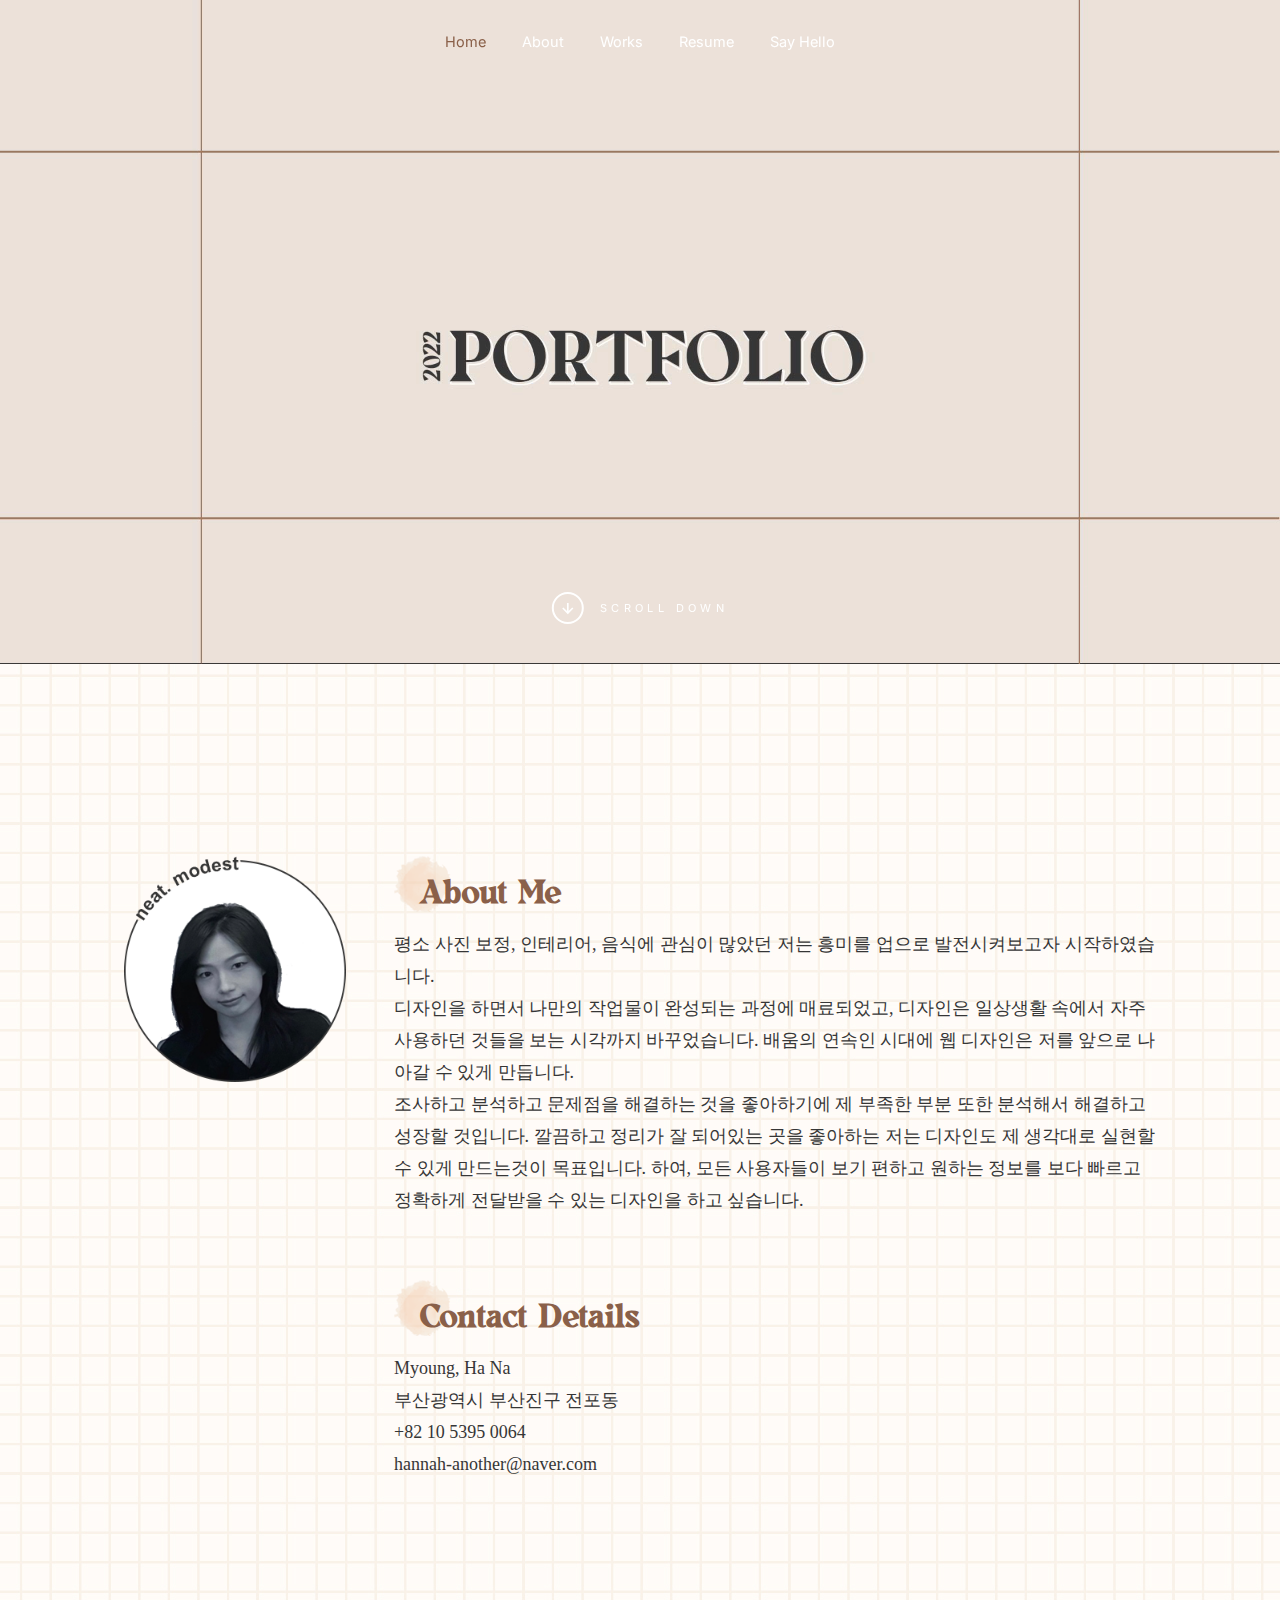
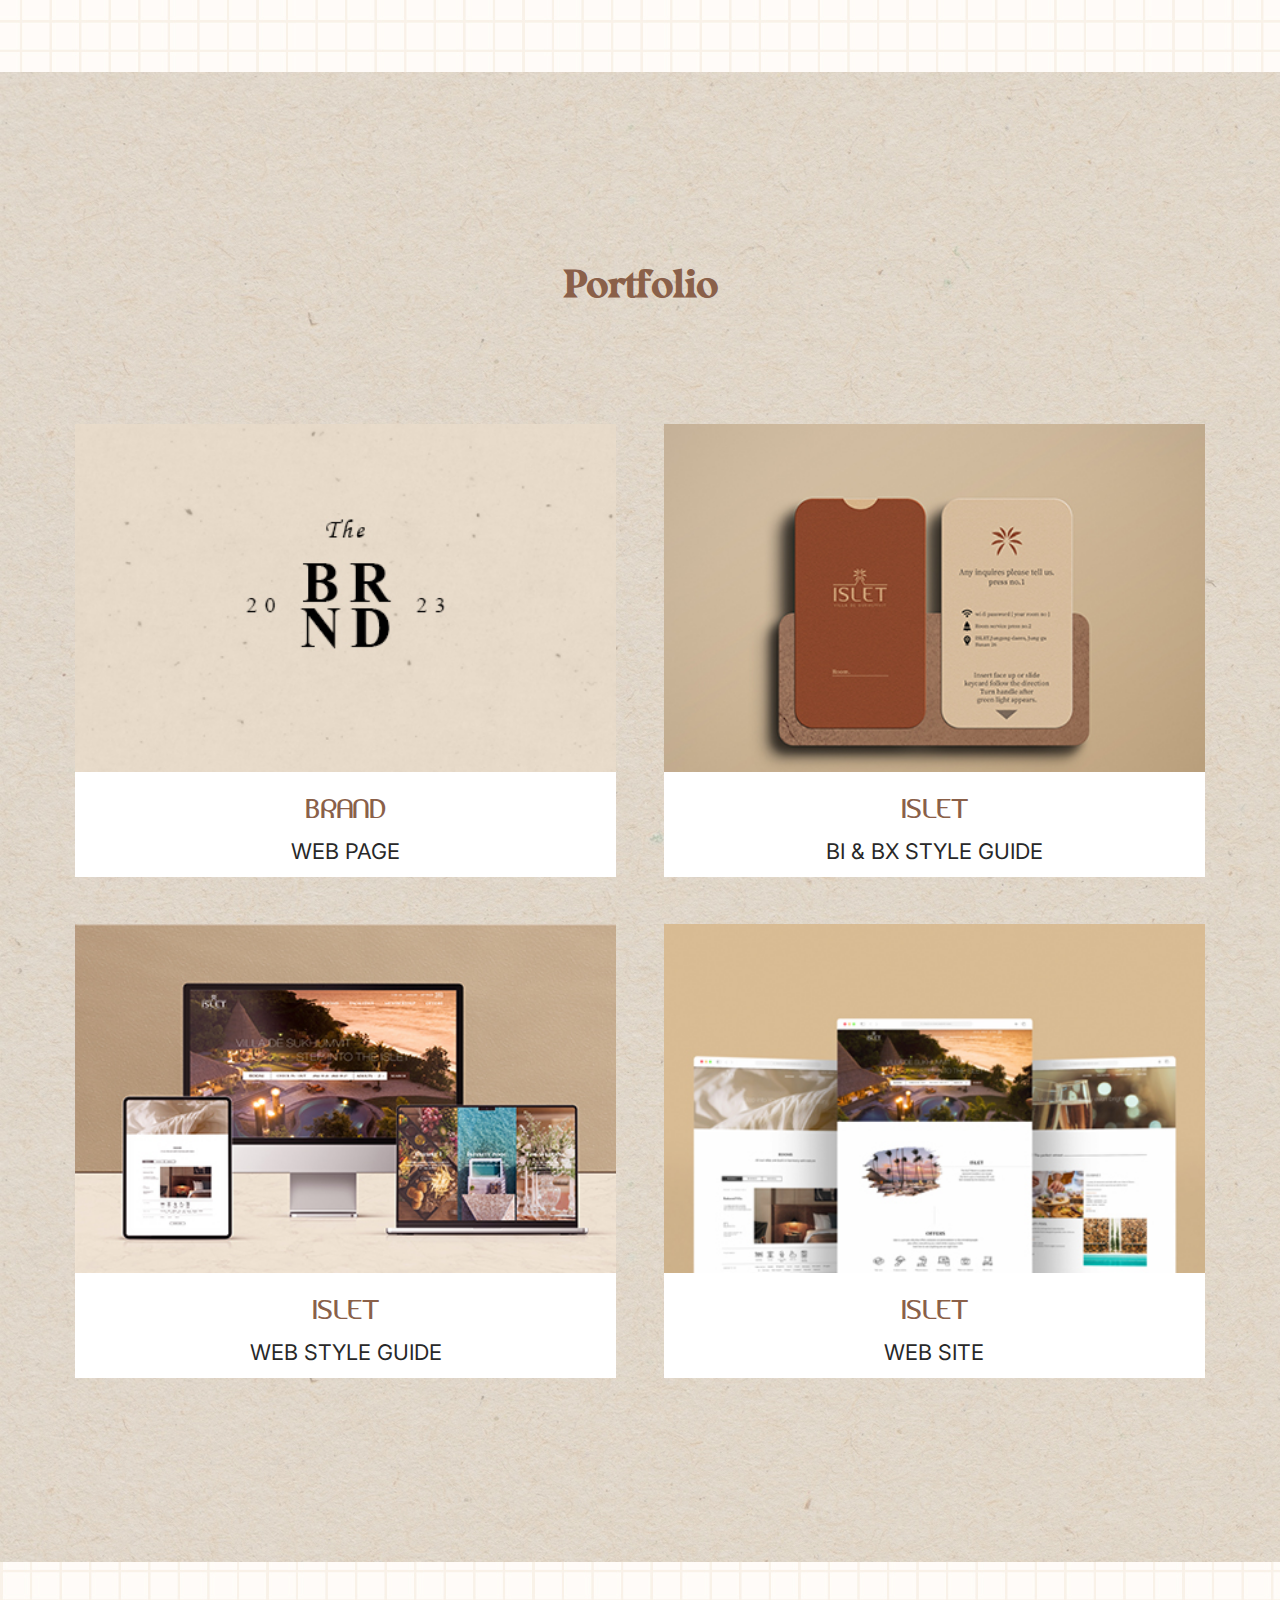
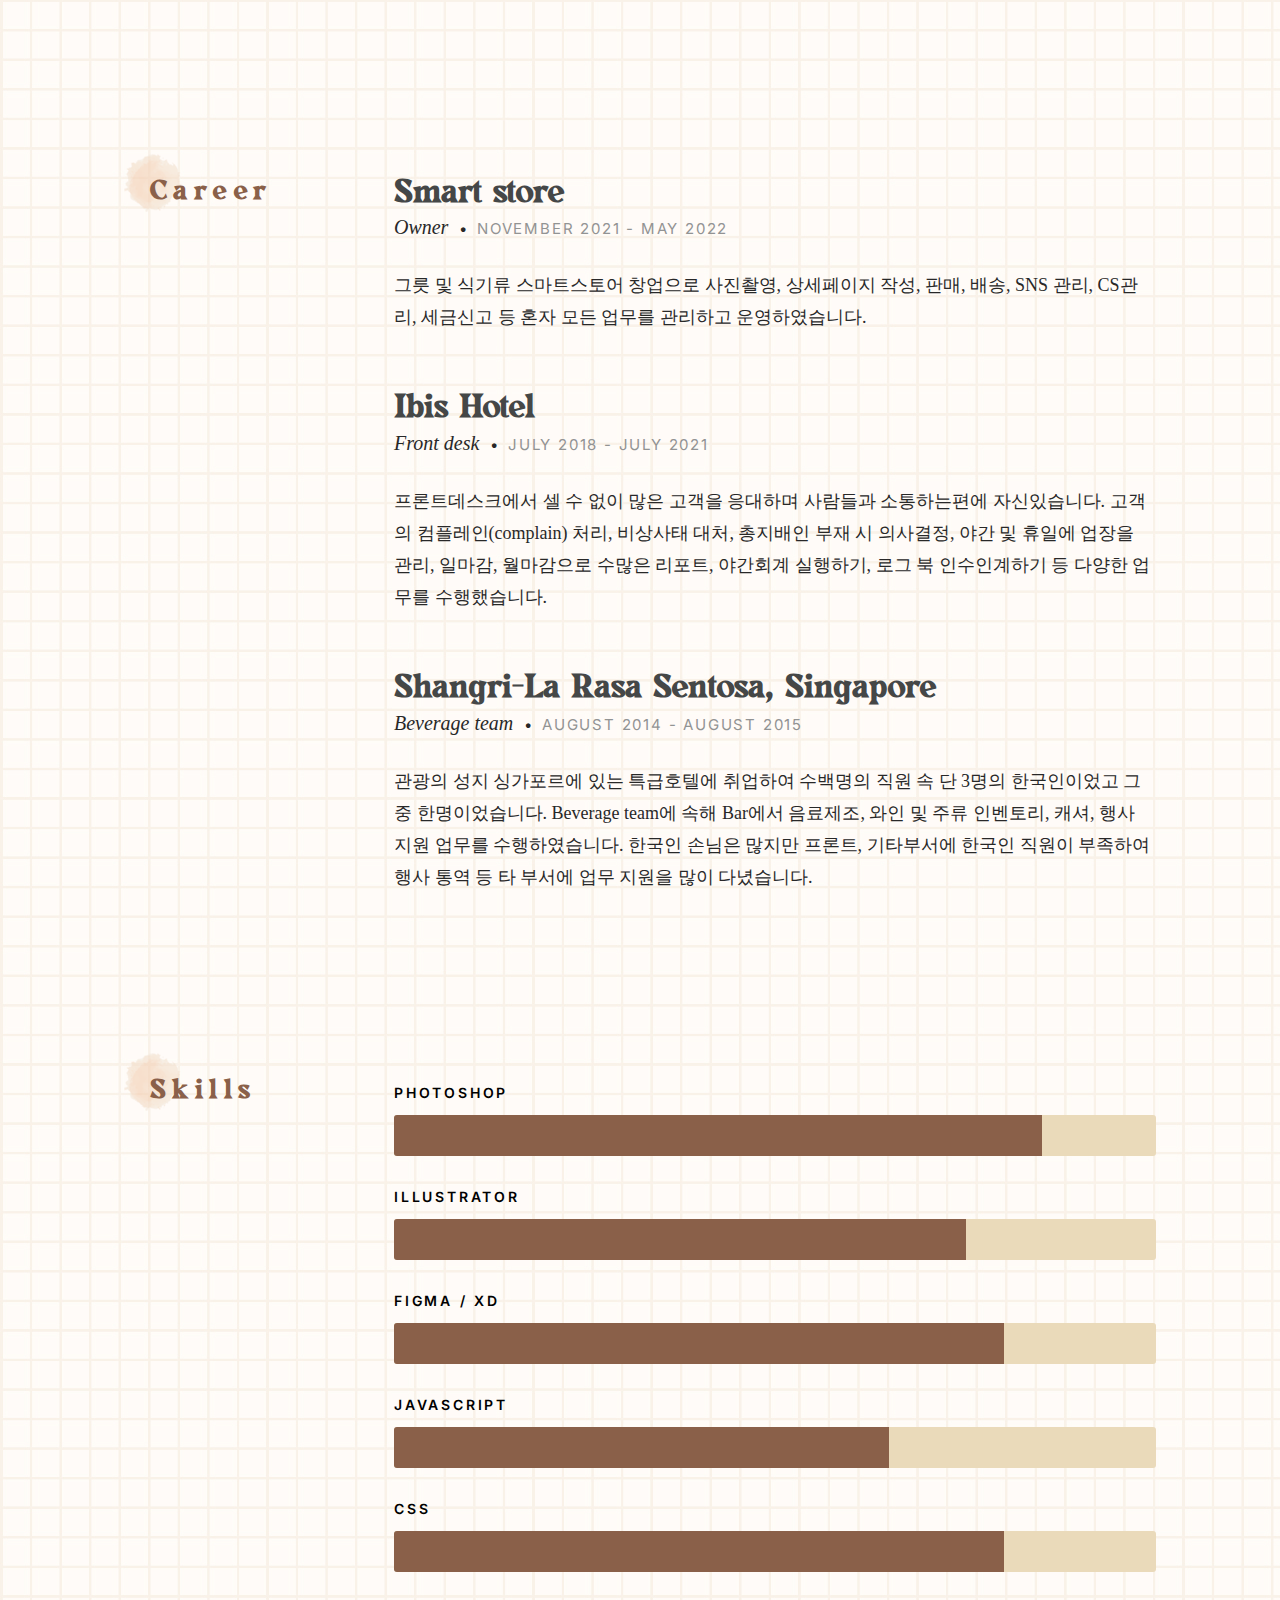
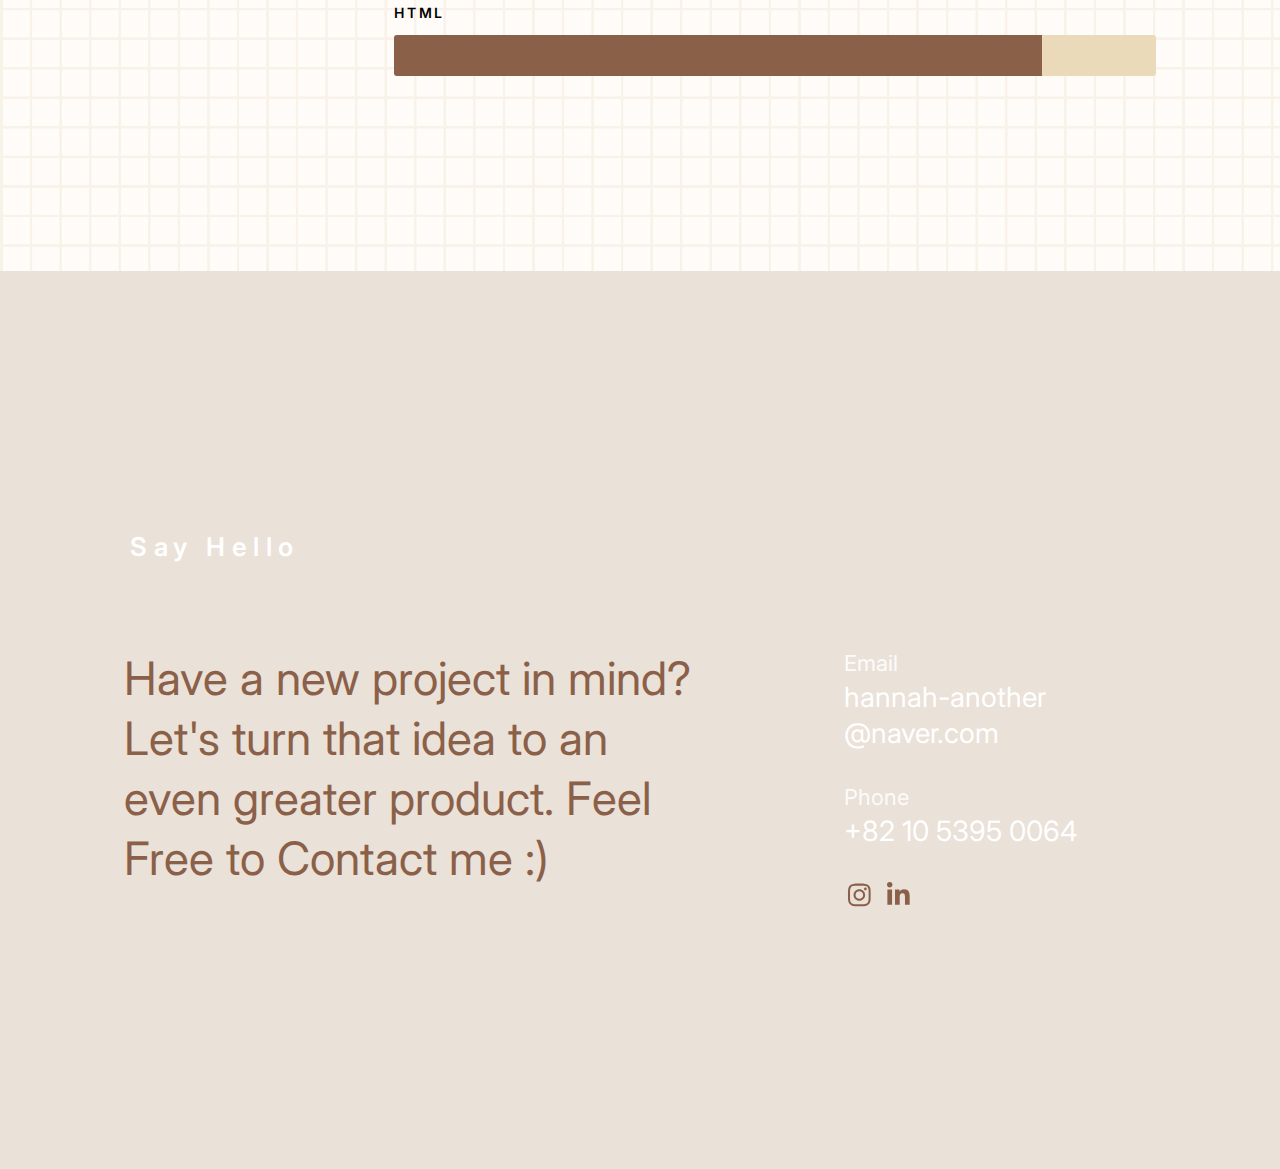
==== commit c2be3a83: "Add files via upload" ====
--- a/index.html
+++ b/index.html
@@ -159,6 +159,17 @@
         <div class="row collapse block-large-1-4 block-medium-1-3 block-tab-1-2 block-500-stack folio-list">
 
             <div class="column folio-item">
+                <a href="pj_page.html" target="_blank" class="folio-item__thumb">
+                    <img src="./images/port.jpg" srcset="./images/port.jpg 1x" width="100%" alt="">
+                    <div class="pj_box">
+
+                        <h2 class="pj_title">BRAND</h2>
+                        <p class="pj_about">WEB PAGE</p>
+                    </div>
+                </a>
+            </div> <!-- end folio-item -->
+
+            <div class="column folio-item">
                 <a href="pj1_bi.html" target="_blank" class="folio-item__thumb">
                     <img src="./images/port1.jpg" srcset="./images/port1.jpg 1x" width="100%" alt="">
                     <div class="pj_box">
@@ -187,17 +198,6 @@
 
                         <h2 class="pj_title">ISLET</h2>
                         <p class="pj_about">WEB SITE</p>
-                    </div>
-                </a>
-            </div> <!-- end folio-item -->
-
-            <div class="column folio-item">
-                <a href="https://myislet.github.io/islet_ebook/" target="_blank" class="folio-item__thumb">
-                    <img src="./images/port4.jpg" srcset="./images/port4.jpg 1x" width="100%" alt="">
-                    <div class="pj_box">
-
-                        <h2 class="pj_title">ISLET</h2>
-                        <p class="pj_about">E-BOOK</p>
                     </div>
                 </a>
             </div> <!-- end folio-item -->
